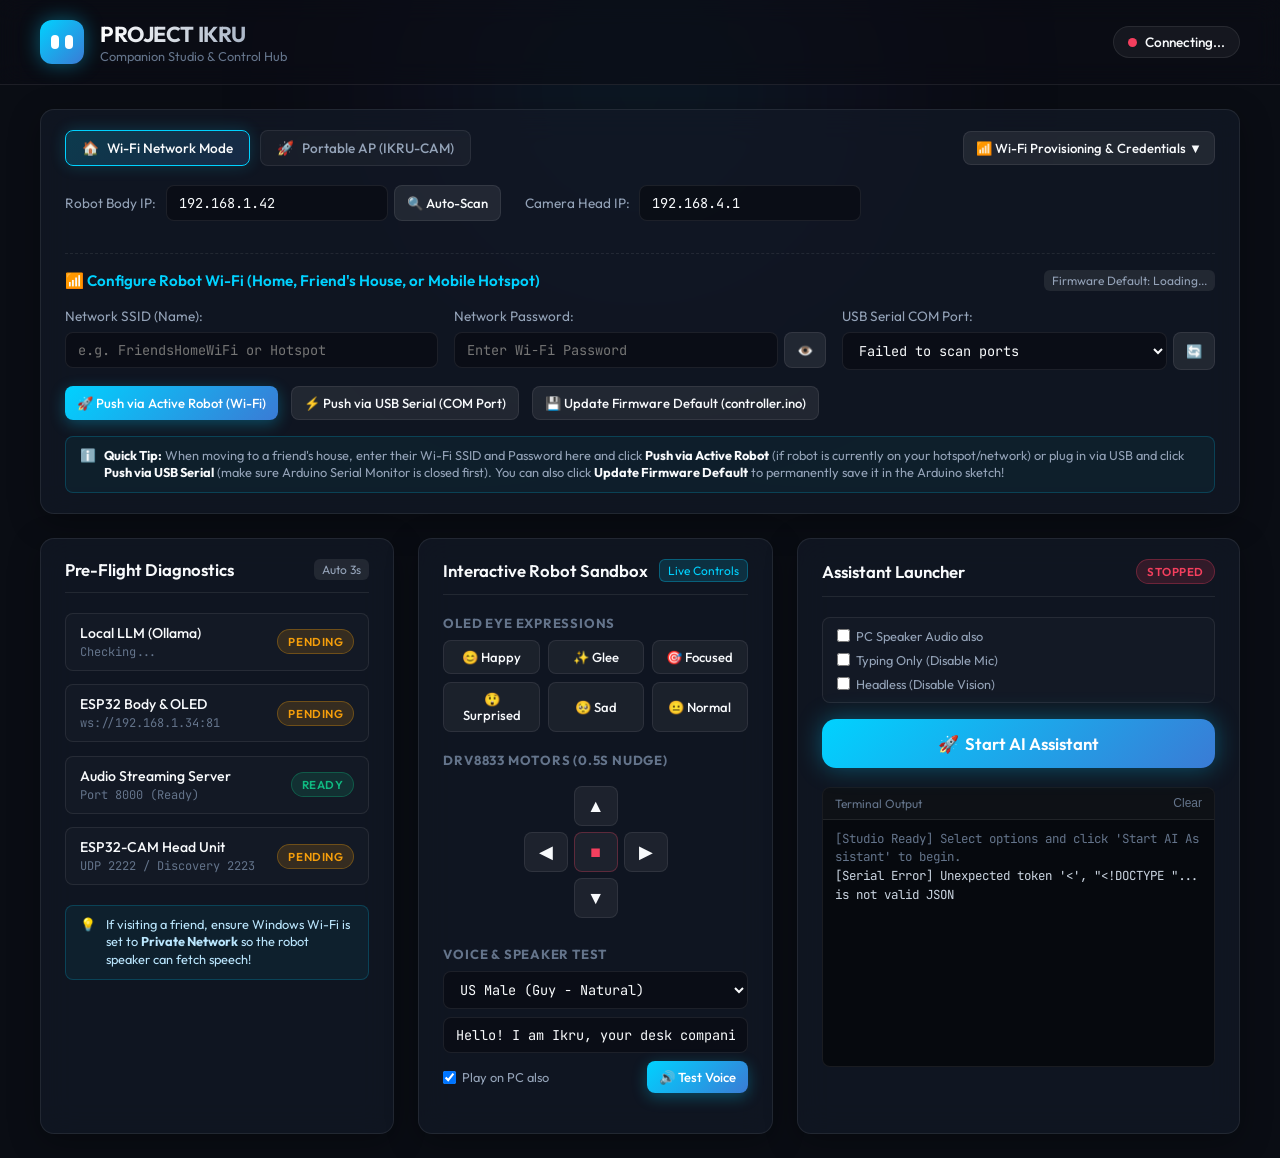
==== dump/ui/static/index.html @ 32b9ef37 "feat: IKRU dashboard UI with chat, camera, WiFi, TTS, and audio settings" ====
<!DOCTYPE html>
<html lang="en">
<head>
  <meta charset="UTF-8">
  <meta name="viewport" content="width=device-width, initial-scale=1.0">
  <title>PROJECT IKRU — Companion Studio & Control Dashboard</title>
  <link rel="stylesheet" href="style.css">
  <link rel="preconnect" href="https://fonts.googleapis.com">
  <link rel="preconnect" href="https://fonts.gstatic.com" crossorigin>
  <link href="https://fonts.googleapis.com/css2?family=Outfit:wght@300;400;500;600;700&family=JetBrains+Mono:wght@400;500&display=swap" rel="stylesheet">
</head>
<body>
  <div class="glow-bg"></div>

  <!-- Header -->
  <header class="studio-header">
    <div class="logo-group">
      <div class="robot-avatar">
        <span class="eye left-eye"></span>
        <span class="eye right-eye"></span>
      </div>
      <div>
        <h1>PROJECT IKRU</h1>
        <p class="subtitle">Companion Studio & Control Hub</p>
      </div>
    </div>
    <div class="header-status-pill" id="globalStatusPill">
      <span class="status-dot offline" id="globalStatusDot"></span>
      <span id="globalStatusText">Connecting...</span>
    </div>
  </header>

  <main class="dashboard-container">
    <!-- Network & Environment Preset Bar -->
    <section class="network-bar card">
      <div class="network-header-row">
        <div class="network-presets">
          <button class="preset-btn active" id="btnModeWifi" onclick="setMode('wifi')">
            <span class="icon">🏠</span> Wi-Fi Network Mode
          </button>
          <button class="preset-btn" id="btnModeAP" onclick="setMode('ap')">
            <span class="icon">🚀</span> Portable AP (IKRU-CAM)
          </button>
        </div>
        <button class="btn btn-secondary btn-sm" id="btnToggleWifiPanel" onclick="toggleWifiPanel()">
          📶 Wi-Fi Provisioning & Credentials ▼
        </button>
      </div>

      <div class="network-inputs">
        <div class="input-field">
          <label for="inputRobotIp">Robot Body IP:</label>
          <div class="input-with-button">
            <input type="text" id="inputRobotIp" value="192.168.1.42" placeholder="192.168.1.42">
            <button class="btn btn-secondary" id="btnScan" onclick="scanNetwork()">
              <span id="scanBtnText">🔍 Auto-Scan</span>
            </button>
          </div>
        </div>

        <div class="input-field">
          <label for="inputCamIp">Camera Head IP:</label>
          <input type="text" id="inputCamIp" value="192.168.4.1" placeholder="192.168.4.1">
        </div>
      </div>

      <!-- Wi-Fi Provisioning Panel -->
      <div class="wifi-provision-panel" id="wifiProvisionPanel">
        <div class="wifi-panel-header">
          <h3>📶 Configure Robot Wi-Fi (Home, Friend's House, or Mobile Hotspot)</h3>
          <span class="badge" id="badgeCurrentFirmwareSsid">Firmware Default: Loading...</span>
        </div>
        
        <div class="wifi-inputs-grid">
          <div class="input-field">
            <label for="inputWifiSsid">Network SSID (Name):</label>
            <input type="text" id="inputWifiSsid" placeholder="e.g. FriendsHomeWiFi or Hotspot">
          </div>
          <div class="input-field">
            <label for="inputWifiPass">Network Password:</label>
            <div class="input-with-button">
              <input type="password" id="inputWifiPass" placeholder="Enter Wi-Fi Password">
              <button class="btn btn-secondary" type="button" onclick="togglePasswordVisibility('inputWifiPass')" title="Toggle Show/Hide">👁️</button>
            </div>
          </div>
          <div class="input-field">
            <label for="selectComPort">USB Serial COM Port:</label>
            <div class="input-with-button">
              <select id="selectComPort">
                <option value="">Scanning COM ports...</option>
              </select>
              <button class="btn btn-secondary" type="button" onclick="fetchComPorts()" title="Refresh Ports">🔄</button>
            </div>
          </div>
        </div>

        <div class="wifi-action-buttons">
          <button class="btn btn-primary" onclick="pushWifiActive()" title="Sends Wi-Fi credentials to the currently connected robot via WebSocket">
            🚀 Push via Active Robot (Wi-Fi)
          </button>
          <button class="btn btn-secondary" onclick="pushWifiSerial()" title="Directly writes credentials to robot over USB Serial">
            ⚡ Push via USB Serial (COM Port)
          </button>
          <button class="btn btn-secondary" onclick="saveFirmwareWifi()" title="Updates the default Wi-Fi in controller.ino so re-flashing always uses it">
            💾 Update Firmware Default (controller.ino)
          </button>
        </div>

        <div class="wifi-hint-box">
          <span class="hint-icon">ℹ️</span>
          <span><strong>Quick Tip:</strong> When moving to a friend's house, enter their Wi-Fi SSID and Password here and click <strong>Push via Active Robot</strong> (if robot is currently on your hotspot/network) or plug in via USB and click <strong>Push via USB Serial</strong> (make sure Arduino Serial Monitor is closed first). You can also click <strong>Update Firmware Default</strong> to permanently save it in the Arduino sketch!</span>
        </div>
      </div>
    </section>

    <!-- Main 3-Column Grid -->
    <div class="dashboard-grid">
      <!-- Col 1: System Health Checklist -->
      <section class="card health-card">
        <div class="card-header">
          <h2>Pre-Flight Diagnostics</h2>
          <span class="badge" id="refreshTimer">Auto 3s</span>
        </div>

        <div class="diagnostic-list">
          <div class="diag-item" id="diagOllama">
            <div class="diag-info">
              <span class="diag-title">Local LLM (Ollama)</span>
              <span class="diag-sub" id="ollamaDetails">Checking...</span>
            </div>
            <span class="status-pill pending" id="pillOllama">Pending</span>
          </div>

          <div class="diag-item" id="diagRobot">
            <div class="diag-info">
              <span class="diag-title">ESP32 Body & OLED</span>
              <span class="diag-sub" id="robotDetails">ws://192.168.1.34:81</span>
            </div>
            <span class="status-pill pending" id="pillRobot">Pending</span>
          </div>

          <div class="diag-item" id="diagAudio">
            <div class="diag-info">
              <span class="diag-title">Audio Streaming Server</span>
              <span class="diag-sub" id="audioDetails">Port 8000 (Ready)</span>
            </div>
            <span class="status-pill online" id="pillAudio">Ready</span>
          </div>

          <div class="diag-item" id="diagCam">
            <div class="diag-info">
              <span class="diag-title">ESP32-CAM Head Unit</span>
              <span class="diag-sub" id="camDetails">UDP 2222 / Discovery 2223</span>
            </div>
            <span class="status-pill pending" id="pillCam">Pending</span>
          </div>
        </div>

        <!-- Quick Help Alert -->
        <div class="info-alert" id="firewallHint">
          <span class="alert-icon">💡</span>
          <span>If visiting a friend, ensure Windows Wi-Fi is set to <strong>Private Network</strong> so the robot speaker can fetch speech!</span>
        </div>
      </section>

      <!-- Col 2: Interactive Robot Sandbox -->
      <section class="card sandbox-card">
        <div class="card-header">
          <h2>Interactive Robot Sandbox</h2>
          <span class="badge badge-accent">Live Controls</span>
        </div>

        <!-- OLED Eyes Tester -->
        <div class="sandbox-section">
          <h3>OLED Eye Expressions</h3>
          <div class="button-grid">
            <button class="btn btn-emotion" onclick="testEmotion('HAPPY')">😊 Happy</button>
            <button class="btn btn-emotion" onclick="testEmotion('GLEE')">✨ Glee</button>
            <button class="btn btn-emotion" onclick="testEmotion('FOCUSED')">🎯 Focused</button>
            <button class="btn btn-emotion" onclick="testEmotion('SURPRISED')">😲 Surprised</button>
            <button class="btn btn-emotion" onclick="testEmotion('SAD')">🥺 Sad</button>
            <button class="btn btn-emotion" onclick="testEmotion('NORMAL')">😐 Normal</button>
          </div>
        </div>

        <!-- Motor Controls -->
        <div class="sandbox-section">
          <h3>DRV8833 Motors (0.5s Nudge)</h3>
          <div class="dpad-container">
            <div class="dpad-row">
              <button class="btn btn-move" onclick="testMove('FORWARD')">▲</button>
            </div>
            <div class="dpad-row">
              <button class="btn btn-move" onclick="testMove('LEFT')">◀</button>
              <button class="btn btn-move btn-danger" onclick="testMove('STOP')">■</button>
              <button class="btn btn-move" onclick="testMove('RIGHT')">▶</button>
            </div>
            <div class="dpad-row">
              <button class="btn btn-move" onclick="testMove('BACKWARD')">▼</button>
            </div>
          </div>
        </div>

        <!-- Speech Synthesis Tester -->
        <div class="sandbox-section">
          <h3>Voice & Speaker Test</h3>
          <div class="speech-controls">
            <select id="selectVoice">
              <option value="guy">US Male (Guy - Natural)</option>
              <option value="jenny">US Female (Jenny - Warm)</option>
              <option value="ana">US Playful (Ana - Animated)</option>
              <option value="ryan">British (Ryan)</option>
              <option value="prabhat">Indian (Prabhat)</option>
            </select>
            <input type="text" id="inputSpeakText" value="Hello! I am Ikru, your desk companion. Systems operational!" placeholder="Enter test speech...">
            <div class="speech-action-row">
              <label class="toggle-label">
                <input type="checkbox" id="checkTestPcAudio" checked> Play on PC also
              </label>
              <button class="btn btn-primary" onclick="testSpeech()">🔊 Test Voice</button>
            </div>
          </div>
        </div>
      </section>

      <!-- Col 3: Assistant Launcher & Live Console -->
      <section class="card launcher-card">
        <div class="card-header">
          <h2>Assistant Launcher</h2>
          <span class="status-pill offline" id="pillAssistant">Stopped</span>
        </div>

        <!-- Launch Options -->
        <div class="launcher-options">
          <label class="toggle-label">
            <input type="checkbox" id="checkLaunchPcAudio"> PC Speaker Audio also
          </label>
          <label class="toggle-label">
            <input type="checkbox" id="checkLaunchNoMic"> Typing Only (Disable Mic)
          </label>
          <label class="toggle-label">
            <input type="checkbox" id="checkLaunchNoVision"> Headless (Disable Vision)
          </label>
        </div>

        <!-- Big Launch Button -->
        <div class="launch-action">
          <button class="btn btn-launch" id="btnLaunch" onclick="toggleAssistant()">
            <span id="launchBtnIcon">🚀</span>
            <span id="launchBtnText">Start AI Assistant</span>
          </button>
        </div>

        <!-- Live Terminal Stream -->
        <div class="terminal-container">
          <div class="terminal-header">
            <span>Terminal Output</span>
            <button class="btn-clear" onclick="clearLogs()">Clear</button>
          </div>
          <div class="terminal-body" id="terminalOutput">
            <div class="log-line text-dim">[Studio Ready] Select options and click 'Start AI Assistant' to begin.</div>
          </div>
        </div>
      </section>
    </div>
  </main>

  <script src="app.js"></script>
</body>
</html>
---- dump/ui/static/style.css ----
:root {
  --bg-primary: #0a0d14;
  --bg-card: rgba(18, 24, 38, 0.75);
  --bg-card-border: rgba(255, 255, 255, 0.08);
  --bg-card-hover: rgba(26, 34, 52, 0.85);

  --accent-cyan: #00d2ff;
  --accent-blue: #3a7bd5;
  --accent-purple: #7928ca;
  --accent-green: #10b981;
  --accent-amber: #f59e0b;
  --accent-rose: #f43f5e;

  --text-primary: #f8fafc;
  --text-secondary: #94a3b8;
  --text-dim: #64748b;

  --font-main: 'Outfit', sans-serif;
  --font-code: 'JetBrains Mono', monospace;
  --radius-sm: 8px;
  --radius-md: 14px;
  --radius-lg: 20px;
}

* {
  margin: 0;
  padding: 0;
  box-sizing: border-box;
}

body {
  font-family: var(--font-main);
  background-color: var(--bg-primary);
  color: var(--text-primary);
  min-height: 100vh;
  display: flex;
  flex-direction: column;
  position: relative;
  overflow-x: hidden;
}

/* Background Ambient Glow */
.glow-bg {
  position: fixed;
  top: -20%;
  left: 20%;
  width: 60vw;
  height: 60vh;
  background: radial-gradient(circle, rgba(0, 210, 255, 0.08) 0%, rgba(121, 40, 202, 0.05) 50%, transparent 70%);
  filter: blur(80px);
  pointer-events: none;
  z-index: 0;
}

/* Header */
.studio-header {
  position: relative;
  z-index: 10;
  padding: 1.25rem 2.5rem;
  display: flex;
  justify-content: space-between;
  align-items: center;
  border-bottom: 1px solid var(--bg-card-border);
  backdrop-filter: blur(12px);
  background: rgba(10, 13, 20, 0.6);
}

.logo-group {
  display: flex;
  align-items: center;
  gap: 1rem;
}

.robot-avatar {
  width: 44px;
  height: 44px;
  border-radius: 12px;
  background: linear-gradient(135deg, #00d2ff, #3a7bd5);
  display: flex;
  align-items: center;
  justify-content: center;
  gap: 6px;
  box-shadow: 0 0 20px rgba(0, 210, 255, 0.4);
}

.robot-avatar .eye {
  width: 8px;
  height: 14px;
  background: #ffffff;
  border-radius: 4px;
  animation: blink 4s infinite;
}

@keyframes blink {
  0%, 96%, 100% { transform: scaleY(1); }
  98% { transform: scaleY(0.1); }
}

.studio-header h1 {
  font-size: 1.35rem;
  font-weight: 700;
  letter-spacing: -0.02em;
  background: linear-gradient(90deg, #ffffff, #94a3b8);
  -webkit-background-clip: text;
  -webkit-text-fill-color: transparent;
}

.studio-header .subtitle {
  font-size: 0.8rem;
  color: var(--text-dim);
}

.header-status-pill {
  display: flex;
  align-items: center;
  gap: 8px;
  padding: 6px 14px;
  border-radius: 30px;
  background: rgba(255, 255, 255, 0.05);
  border: 1px solid var(--bg-card-border);
  font-size: 0.85rem;
  font-weight: 500;
}

/* Status Dots */
.status-dot {
  width: 9px;
  height: 9px;
  border-radius: 50%;
}

.status-dot.online {
  background-color: var(--accent-green);
  box-shadow: 0 0 10px var(--accent-green);
}

.status-dot.offline {
  background-color: var(--accent-rose);
}

.status-dot.pending {
  background-color: var(--accent-amber);
  animation: pulse 1.5s infinite;
}

@keyframes pulse {
  0%, 100% { opacity: 1; }
  50% { opacity: 0.4; }
}

/* Main Container */
.dashboard-container {
  position: relative;
  z-index: 5;
  padding: 1.5rem 2.5rem;
  flex: 1;
  max-width: 1500px;
  margin: 0 auto;
  width: 100%;
  display: flex;
  flex-direction: column;
  gap: 1.5rem;
}

/* Cards */
.card {
  background: var(--bg-card);
  border: 1px solid var(--bg-card-border);
  border-radius: var(--radius-md);
  backdrop-filter: blur(16px);
  padding: 1.25rem 1.5rem;
  box-shadow: 0 8px 32px rgba(0, 0, 0, 0.3);
}

.card-header {
  display: flex;
  justify-content: space-between;
  align-items: center;
  margin-bottom: 1.2rem;
  border-bottom: 1px solid var(--bg-card-border);
  padding-bottom: 0.75rem;
}

.card-header h2 {
  font-size: 1.05rem;
  font-weight: 600;
  color: var(--text-primary);
}

.badge {
  font-size: 0.75rem;
  padding: 3px 8px;
  border-radius: 6px;
  background: rgba(255, 255, 255, 0.08);
  color: var(--text-secondary);
}

.badge-accent {
  background: rgba(0, 210, 255, 0.15);
  color: var(--accent-cyan);
  border: 1px solid rgba(0, 210, 255, 0.3);
}

/* Network Bar */
.network-bar {
  display: flex;
  justify-content: space-between;
  align-items: center;
  flex-wrap: wrap;
  gap: 1.2rem;
}

.network-presets {
  display: flex;
  gap: 0.6rem;
}

.preset-btn {
  padding: 8px 16px;
  border-radius: var(--radius-sm);
  background: rgba(255, 255, 255, 0.04);
  border: 1px solid var(--bg-card-border);
  color: var(--text-secondary);
  font-family: var(--font-main);
  font-size: 0.85rem;
  font-weight: 500;
  cursor: pointer;
  display: flex;
  align-items: center;
  gap: 8px;
  transition: all 0.2s ease;
}

.preset-btn:hover {
  background: rgba(255, 255, 255, 0.08);
  color: var(--text-primary);
}

.preset-btn.active {
  background: linear-gradient(135deg, rgba(0, 210, 255, 0.2), rgba(58, 123, 213, 0.2));
  border-color: var(--accent-cyan);
  color: var(--text-primary);
  box-shadow: 0 0 15px rgba(0, 210, 255, 0.2);
}

.network-inputs {
  display: flex;
  gap: 1.5rem;
  flex-wrap: wrap;
}

.input-field {
  display: flex;
  align-items: center;
  gap: 0.6rem;
  font-size: 0.85rem;
  color: var(--text-secondary);
}

.input-field label {
  white-space: nowrap;
}

.input-with-button {
  display: flex;
  gap: 6px;
}

input[type="text"], input[type="password"], select {
  background: rgba(10, 13, 20, 0.8);
  border: 1px solid var(--bg-card-border);
  border-radius: var(--radius-sm);
  padding: 8px 12px;
  color: var(--text-primary);
  font-family: var(--font-code);
  font-size: 0.85rem;
  outline: none;
  transition: border-color 0.2s ease;
}

.network-header-row {
  display: flex;
  justify-content: space-between;
  align-items: center;
  width: 100%;
  flex-wrap: wrap;
  gap: 1rem;
}

.btn-sm {
  padding: 6px 14px;
  font-size: 0.8rem;
}

.wifi-provision-panel {
  width: 100%;
  margin-top: 0.8rem;
  padding-top: 1rem;
  border-top: 1px dashed var(--bg-card-border);
  display: flex;
  flex-direction: column;
  gap: 1rem;
  transition: all 0.3s ease;
}

.wifi-panel-header {
  display: flex;
  justify-content: space-between;
  align-items: center;
  flex-wrap: wrap;
  gap: 0.5rem;
}

.wifi-panel-header h3 {
  font-size: 0.95rem;
  font-weight: 600;
  color: var(--accent-cyan);
}

.wifi-inputs-grid {
  display: grid;
  grid-template-columns: repeat(auto-fit, minmax(260px, 1fr));
  gap: 1rem;
}

.wifi-inputs-grid .input-field {
  flex-direction: column;
  align-items: flex-start;
  gap: 0.4rem;
}

.wifi-inputs-grid .input-field input,
.wifi-inputs-grid .input-field select,
.wifi-inputs-grid .input-field .input-with-button {
  width: 100%;
}

.wifi-action-buttons {
  display: flex;
  gap: 0.8rem;
  flex-wrap: wrap;
}

.wifi-hint-box {
  background: rgba(0, 210, 255, 0.05);
  border: 1px solid rgba(0, 210, 255, 0.2);
  border-radius: var(--radius-sm);
  padding: 10px 14px;
  font-size: 0.8rem;
  color: var(--text-secondary);
  display: flex;
  gap: 8px;
  line-height: 1.4;
}

.wifi-hint-box strong {
  color: var(--text-primary);
}

input[type="text"]:focus, select:focus {
  border-color: var(--accent-cyan);
}

/* 3-Column Grid */
.dashboard-grid {
  display: grid;
  grid-template-columns: 1fr 1fr 1.25fr;
  gap: 1.5rem;
  align-items: stretch;
}

@media (max-width: 1200px) {
  .dashboard-grid {
    grid-template-columns: 1fr;
  }
}

/* Col 1: Diagnostics */
.diagnostic-list {
  display: flex;
  flex-direction: column;
  gap: 0.85rem;
}

.diag-item {
  display: flex;
  justify-content: space-between;
  align-items: center;
  padding: 10px 14px;
  background: rgba(255, 255, 255, 0.02);
  border: 1px solid var(--bg-card-border);
  border-radius: var(--radius-sm);
}

.diag-title {
  font-size: 0.88rem;
  font-weight: 500;
  display: block;
}

.diag-sub {
  font-size: 0.75rem;
  color: var(--text-dim);
  font-family: var(--font-code);
  display: block;
  margin-top: 2px;
}

.status-pill {
  font-size: 0.72rem;
  padding: 4px 10px;
  border-radius: 20px;
  font-weight: 600;
  text-transform: uppercase;
  letter-spacing: 0.05em;
}

.status-pill.online {
  background: rgba(16, 185, 129, 0.15);
  color: var(--accent-green);
  border: 1px solid rgba(16, 185, 129, 0.3);
}

.status-pill.offline {
  background: rgba(244, 63, 94, 0.15);
  color: var(--accent-rose);
  border: 1px solid rgba(244, 63, 94, 0.3);
}

.status-pill.pending {
  background: rgba(245, 158, 11, 0.15);
  color: var(--accent-amber);
  border: 1px solid rgba(245, 158, 11, 0.3);
}

.info-alert {
  margin-top: 1.2rem;
  background: rgba(0, 210, 255, 0.06);
  border: 1px solid rgba(0, 210, 255, 0.2);
  padding: 10px 14px;
  border-radius: var(--radius-sm);
  font-size: 0.8rem;
  color: #bae6fd;
  display: flex;
  gap: 10px;
  align-items: flex-start;
  line-height: 1.4;
}

/* Col 2: Sandbox */
.sandbox-section {
  margin-bottom: 1.25rem;
}

.sandbox-section h3 {
  font-size: 0.82rem;
  text-transform: uppercase;
  letter-spacing: 0.06em;
  color: var(--text-dim);
  margin-bottom: 0.6rem;
}

.button-grid {
  display: grid;
  grid-template-columns: repeat(3, 1fr);
  gap: 8px;
}

.btn {
  font-family: var(--font-main);
  padding: 8px 12px;
  border-radius: var(--radius-sm);
  font-size: 0.82rem;
  font-weight: 500;
  cursor: pointer;
  border: none;
  transition: all 0.2s ease;
  display: inline-flex;
  align-items: center;
  justify-content: center;
  gap: 6px;
}

.btn-secondary {
  background: rgba(255, 255, 255, 0.08);
  color: var(--text-primary);
  border: 1px solid var(--bg-card-border);
}

.btn-secondary:hover {
  background: rgba(255, 255, 255, 0.15);
}

.btn-emotion {
  background: rgba(255, 255, 255, 0.05);
  border: 1px solid var(--bg-card-border);
  color: var(--text-primary);
}

.btn-emotion:hover {
  background: rgba(0, 210, 255, 0.15);
  border-color: var(--accent-cyan);
  transform: translateY(-1px);
}

/* D-Pad */
.dpad-container {
  display: flex;
  flex-direction: column;
  align-items: center;
  gap: 6px;
  padding: 8px 0;
}

.dpad-row {
  display: flex;
  gap: 6px;
}

.btn-move {
  width: 44px;
  height: 40px;
  font-size: 1.1rem;
  background: rgba(255, 255, 255, 0.06);
  border: 1px solid var(--bg-card-border);
  color: var(--text-primary);
}

.btn-move:hover {
  background: rgba(0, 210, 255, 0.25);
  border-color: var(--accent-cyan);
}

.btn-danger {
  color: var(--accent-rose);
  border-color: rgba(244, 63, 94, 0.3);
}

/* Speech Controls */
.speech-controls {
  display: flex;
  flex-direction: column;
  gap: 8px;
}

.speech-controls input[type="text"] {
  width: 100%;
}

.speech-action-row {
  display: flex;
  justify-content: space-between;
  align-items: center;
}

.toggle-label {
  font-size: 0.8rem;
  color: var(--text-secondary);
  display: flex;
  align-items: center;
  gap: 6px;
  cursor: pointer;
}

.btn-primary {
  background: linear-gradient(135deg, #00d2ff, #3a7bd5);
  color: #ffffff;
  box-shadow: 0 4px 15px rgba(0, 210, 255, 0.3);
}

.btn-primary:hover {
  filter: brightness(1.1);
  transform: translateY(-1px);
}

/* Col 3: Launcher */
.launcher-options {
  display: flex;
  flex-direction: column;
  gap: 8px;
  padding: 10px 14px;
  background: rgba(255, 255, 255, 0.02);
  border: 1px solid var(--bg-card-border);
  border-radius: var(--radius-sm);
  margin-bottom: 1rem;
}

.btn-launch {
  width: 100%;
  padding: 14px;
  font-size: 1.05rem;
  font-weight: 600;
  border-radius: var(--radius-md);
  background: linear-gradient(135deg, #00d2ff, #3a7bd5);
  color: #ffffff;
  box-shadow: 0 0 25px rgba(0, 210, 255, 0.35);
  margin-bottom: 1.2rem;
}

.btn-launch:hover {
  filter: brightness(1.15);
  transform: translateY(-2px);
}

.btn-launch.running {
  background: linear-gradient(135deg, #f43f5e, #be123c);
  box-shadow: 0 0 25px rgba(244, 63, 94, 0.35);
}

/* Terminal View */
.terminal-container {
  background: #06090e;
  border: 1px solid var(--bg-card-border);
  border-radius: var(--radius-sm);
  overflow: hidden;
  display: flex;
  flex-direction: column;
  height: 280px;
}

.terminal-header {
  padding: 8px 12px;
  background: rgba(255, 255, 255, 0.03);
  border-bottom: 1px solid var(--bg-card-border);
  display: flex;
  justify-content: space-between;
  align-items: center;
  font-size: 0.75rem;
  color: var(--text-dim);
}

.btn-clear {
  background: transparent;
  border: none;
  color: var(--text-dim);
  font-size: 0.75rem;
  cursor: pointer;
}

.btn-clear:hover {
  color: var(--text-primary);
}

.terminal-body {
  padding: 10px 12px;
  font-family: var(--font-code);
  font-size: 0.78rem;
  line-height: 1.5;
  color: #cbd5e1;
  overflow-y: auto;
  flex: 1;
  word-break: break-all;
}

.log-line.text-dim {
  color: var(--text-dim);
}
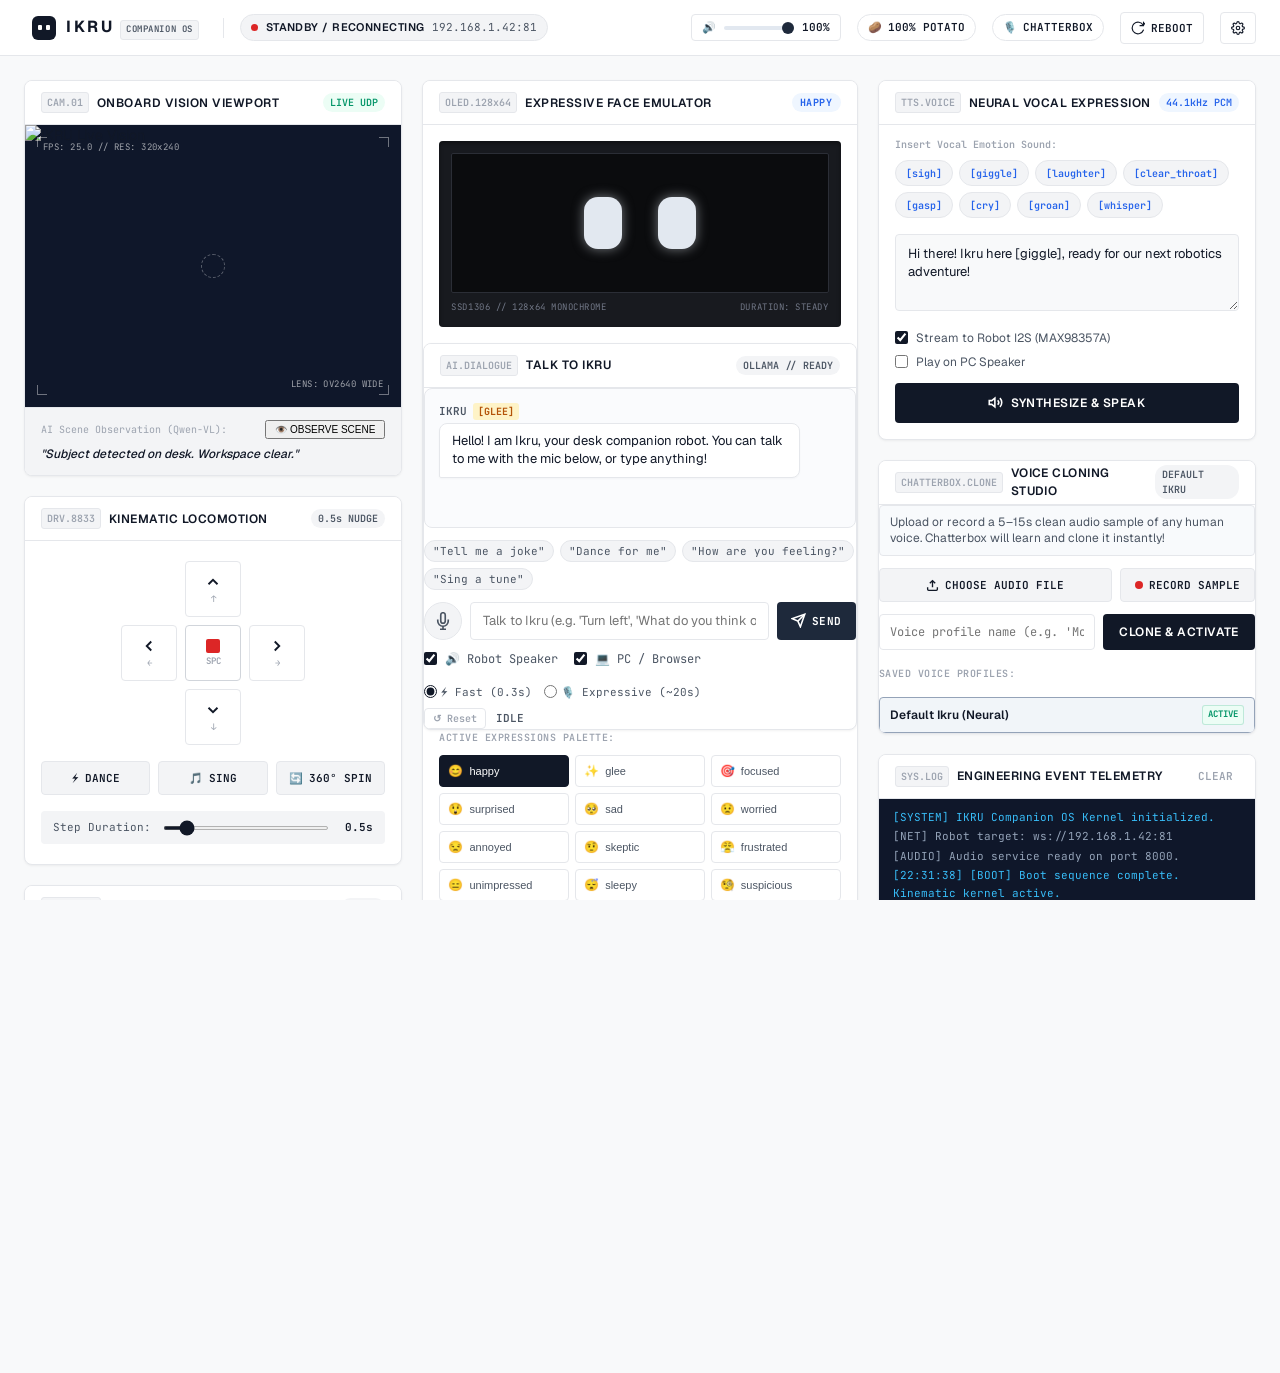
==== commit 7e1304d6: "feat: Add startup config prompts and pre-generated audio fillers - Added Robot IP and Wi-Fi credenti" ====
--- a/dump/ui/static/index.html
+++ b/dump/ui/static/index.html
@@ -3,268 +3,682 @@
 <head>
   <meta charset="UTF-8">
   <meta name="viewport" content="width=device-width, initial-scale=1.0">
-  <title>PROJECT IKRU — Companion Studio & Control Dashboard</title>
-  <link rel="stylesheet" href="style.css">
+  <title>IKRU — Autonomous Kinematic Companion</title>
   <link rel="preconnect" href="https://fonts.googleapis.com">
   <link rel="preconnect" href="https://fonts.gstatic.com" crossorigin>
-  <link href="https://fonts.googleapis.com/css2?family=Outfit:wght@300;400;500;600;700&family=JetBrains+Mono:wght@400;500&display=swap" rel="stylesheet">
+  <link href="https://fonts.googleapis.com/css2?family=Geist:wght@300;400;500;600;700&family=JetBrains+Mono:wght@400;500;600&family=Space+Grotesk:wght@400;500;600;700&display=swap" rel="stylesheet">
+  <link rel="stylesheet" href="style.css?v=2.6.0">
 </head>
-<body>
-  <div class="glow-bg"></div>
-
-  <!-- Header -->
-  <header class="studio-header">
-    <div class="logo-group">
-      <div class="robot-avatar">
-        <span class="eye left-eye"></span>
-        <span class="eye right-eye"></span>
-      </div>
-      <div>
-        <h1>PROJECT IKRU</h1>
-        <p class="subtitle">Companion Studio & Control Hub</p>
-      </div>
+<body class="loading">
+
+  <!-- ============================================================ -->
+  <!-- BOOT EXPERIENCE / ENTRY SEQUENCE (~1.5s) -->
+  <!-- ============================================================ -->
+  <div id="bootOverlay" class="boot-overlay">
+    <!-- Stage 1: Subtle Hairline Technical Blueprint Grid -->
+    <div class="boot-grid">
+      <div class="grid-line horizontal-axis"></div>
+      <div class="grid-line vertical-axis"></div>
+      <div class="grid-circle"></div>
+      <div class="crosshair ch-tl">+</div>
+      <div class="crosshair ch-tr">+</div>
+      <div class="crosshair ch-bl">+</div>
+      <div class="crosshair ch-br">+</div>
+      <div class="grid-coord coord-tl">LAT: 0.00° // LNG: 0.00°</div>
+      <div class="grid-coord coord-br">IKRU.OS // KINEMATIC CORE</div>
     </div>
-    <div class="header-status-pill" id="globalStatusPill">
-      <span class="status-dot offline" id="globalStatusDot"></span>
-      <span id="globalStatusText">Connecting...</span>
+
+    <!-- Stage 2: Geometric IKRU Wordmark Assembly -->
+    <div class="boot-stage-center">
+      <div class="boot-brackets">
+        <span class="corner-bracket b-tl"></span>
+        <span class="corner-bracket b-tr"></span>
+        <span class="corner-bracket b-bl"></span>
+        <span class="corner-bracket b-br"></span>
+      </div>
+
+      <!-- Playful Micro-Eye Wake Animation -->
+      <div class="boot-eyes" id="bootEyes">
+        <span class="boot-eye left"></span>
+        <span class="boot-eye right"></span>
+      </div>
+
+      <!-- Pure Geometric Vector Wordmark -->
+      <div class="boot-wordmark" id="bootWordmark">
+        <div class="letter-box letter-i"><span class="glyph">I</span><span class="sub-mark">01</span></div>
+        <div class="letter-box letter-k"><span class="glyph">K</span><span class="sub-mark">02</span></div>
+        <div class="letter-box letter-r"><span class="glyph">R</span><span class="sub-mark">03</span></div>
+        <div class="letter-box letter-u"><span class="glyph">U</span><span class="sub-mark">04</span></div>
+      </div>
+
+      <!-- Stage 3: Systems Beacon Status -->
+      <div class="boot-status" id="bootStatus">
+        <span class="status-indicator"></span>
+        <span class="status-text">INITIALIZING SUBSYSTEMS...</span>
+      </div>
     </div>
-  </header>
-
-  <main class="dashboard-container">
-    <!-- Network & Environment Preset Bar -->
-    <section class="network-bar card">
-      <div class="network-header-row">
-        <div class="network-presets">
-          <button class="preset-btn active" id="btnModeWifi" onclick="setMode('wifi')">
-            <span class="icon">🏠</span> Wi-Fi Network Mode
-          </button>
-          <button class="preset-btn" id="btnModeAP" onclick="setMode('ap')">
-            <span class="icon">🚀</span> Portable AP (IKRU-CAM)
-          </button>
-        </div>
-        <button class="btn btn-secondary btn-sm" id="btnToggleWifiPanel" onclick="toggleWifiPanel()">
-          📶 Wi-Fi Provisioning & Credentials ▼
+  </div>
+
+  <!-- ============================================================ -->
+  <!-- MAIN APPLICATION SHELL -->
+  <!-- ============================================================ -->
+  <div class="app-shell" id="appShell">
+    
+    <!-- Top Engineering Header -->
+    <header class="top-nav">
+      <div class="nav-left">
+        <!-- Persistent Geometric IKRU Logo -->
+        <div class="brand-unit" onclick="replayBootSequence()" title="Click to replay boot animation">
+          <div class="brand-avatar">
+            <span class="avatar-eye l-eye"></span>
+            <span class="avatar-eye r-eye"></span>
+          </div>
+          <div class="brand-name">
+            <span class="wordmark-text">IKRU</span>
+            <span class="brand-badge">COMPANION OS</span>
+          </div>
+        </div>
+
+        <div class="header-divider"></div>
+
+        <!-- Live Robot Connectivity Status -->
+        <div class="status-pill" id="connPill">
+          <span class="pulse-dot" id="connDot"></span>
+          <span class="status-label" id="connText">CONNECTING...</span>
+          <span class="mono-ip" id="displayRobotIp">192.168.1.42:81</span>
+        </div>
+      </div>
+
+      <div class="nav-right">
+        <!-- Master Speaker Volume Slider Pill -->
+        <div class="telemetry-pill volume-pill" title="Speaker & Master Volume">
+          <span class="pill-icon" id="volMuteIcon" onclick="toggleMute()" style="cursor:pointer;">🔊</span>
+          <input type="range" id="masterVolSlider" min="0" max="100" value="100" oninput="setVolume(this.value)" class="volume-slider" title="Adjust Volume (0-100%)">
+          <span class="pill-val" id="masterVolVal">100%</span>
+        </div>
+
+        <!-- Potato Battery Pill -->
+        <div class="telemetry-pill" title="Battery Status: Powered by clean biological energy">
+          <span class="pill-icon">🥔</span>
+          <span class="pill-val">100% POTATO</span>
+        </div>
+
+        <!-- TTS Engine Pill -->
+        <div class="telemetry-pill" title="Active Voice Engine">
+          <span class="pill-icon">🎙️</span>
+          <span class="pill-val" id="topVoiceEngineVal">CHATTERBOX</span>
+        </div>
+
+        <!-- Replay Boot Button -->
+        <button class="btn-icon" id="btnReplayBoot" onclick="replayBootSequence()" title="Replay Boot Sequence">
+          <svg width="14" height="14" viewBox="0 0 24 24" fill="none" stroke="currentColor" stroke-width="2" stroke-linecap="round" stroke-linejoin="round">
+            <path d="M21.5 2v6h-6M21.34 15.57a10 10 0 1 1-.57-8.38l5.67-5.67"/>
+          </svg>
+          <span>REBOOT</span>
         </button>
-      </div>
-
-      <div class="network-inputs">
-        <div class="input-field">
-          <label for="inputRobotIp">Robot Body IP:</label>
-          <div class="input-with-button">
-            <input type="text" id="inputRobotIp" value="192.168.1.42" placeholder="192.168.1.42">
-            <button class="btn btn-secondary" id="btnScan" onclick="scanNetwork()">
-              <span id="scanBtnText">🔍 Auto-Scan</span>
+
+        <!-- Network Config Modal Trigger -->
+        <button class="btn-icon" id="btnToggleSettings" onclick="toggleSettingsModal()" title="Hardware & Network Settings">
+          <svg width="14" height="14" viewBox="0 0 24 24" fill="none" stroke="currentColor" stroke-width="2" stroke-linecap="round" stroke-linejoin="round">
+            <circle cx="12" cy="12" r="3"></circle>
+            <path d="M19.4 15a1.65 1.65 0 0 0 .33 1.82l.06.06a2 2 0 0 1 0 2.83 2 2 0 0 1-2.83 0l-.06-.06a1.65 1.65 0 0 0-1.82-.33 1.65 1.65 0 0 0-1 1.51V21a2 2 0 0 1-2 2 2 2 0 0 1-2-2v-.09A1.65 1.65 0 0 0 9 19.4a1.65 1.65 0 0 0-1.82.33l-.06.06a2 2 0 0 1-2.83 0 2 2 0 0 1 0-2.83l.06-.06a1.65 1.65 0 0 0 .33-1.82 1.65 1.65 0 0 0-1.51-1H3a2 2 0 0 1-2-2 2 2 0 0 1 2-2h.09A1.65 1.65 0 0 0 4.6 9a1.65 1.65 0 0 0-.33-1.82l-.06-.06a2 2 0 0 1 0-2.83 2 2 0 0 1 2.83 0l.06.06a1.65 1.65 0 0 0 1.82.33H9a1.65 1.65 0 0 0 1-1.51V3a2 2 0 0 1 2-2 2 2 0 0 1 2 2v.09a1.65 1.65 0 0 0 1 1.51 1.65 1.65 0 0 0 1.82-.33l.06-.06a2 2 0 0 1 2.83 0 2 2 0 0 1 0 2.83l-.06.06a1.65 1.65 0 0 0-.33 1.82V9a1.65 1.65 0 0 0 1.51 1H21a2 2 0 0 1 2 2 2 2 0 0 1-2 2h-.09a1.65 1.65 0 0 0-1.51 1z"></path>
+          </svg>
+        </button>
+      </div>
+    </header>
+
+    <!-- Main Workspace Grid -->
+    <main class="dashboard-grid">
+
+      <!-- ============================================================ -->
+      <!-- COLUMN 1: KINEMATICS & VISION -->
+      <!-- ============================================================ -->
+      <section class="grid-col col-left">
+
+        <!-- Card: Onboard Vision Camera -->
+        <div class="tech-card card-camera">
+          <div class="card-header">
+            <div class="card-title">
+              <span class="card-tag">CAM.01</span>
+              <h3>ONBOARD VISION VIEWPORT</h3>
+            </div>
+            <div class="card-status-badge live" id="camStatusBadge">LIVE UDP</div>
+          </div>
+
+          <div class="camera-viewport">
+            <div class="viewport-overlay">
+              <span class="vf-corner tl"></span>
+              <span class="vf-corner tr"></span>
+              <span class="vf-corner bl"></span>
+              <span class="vf-corner br"></span>
+              <div class="vf-reticle"></div>
+              <div class="vf-telemetry top-left">FPS: 25.0 // RES: 320x240</div>
+              <div class="vf-telemetry bottom-right">LENS: OV2640 WIDE</div>
+            </div>
+            <img id="camStream" src="/api/camera/stream" alt="IKRU Live Vision">
+          </div>
+
+          <div class="camera-footer">
+            <div style="display: flex; justify-content: space-between; align-items: center; margin-bottom: 4px;">
+              <span class="camera-note">AI Scene Observation (Qwen-VL):</span>
+              <button class="chip-btn" id="btnObserveScene" onclick="triggerSceneObservation()" style="font-size: 10px; padding: 2px 8px; cursor: pointer;">👁️ OBSERVE SCENE</button>
+            </div>
+            <span class="camera-obs-text" id="cameraObsText">"Subject detected on desk. Workspace clear."</span>
+          </div>
+        </div>
+
+        <!-- Card: Kinematic Actuation (DRV8833 Motors) -->
+        <div class="tech-card card-motors">
+          <div class="card-header">
+            <div class="card-title">
+              <span class="card-tag">DRV.8833</span>
+              <h3>KINEMATIC LOCOMOTION</h3>
+            </div>
+            <div class="card-status-badge" id="nudgeDurationLabel">0.5s NUDGE</div>
+          </div>
+
+          <div class="motor-dpad-container">
+            <div class="dpad-grid">
+              <div class="dpad-cell"></div>
+              <button class="dpad-btn btn-up" onclick="sendMovement('forward')" title="Move Forward (Arrow Up)">
+                <svg width="18" height="18" viewBox="0 0 24 24" fill="none" stroke="currentColor" stroke-width="2.5"><polyline points="18 15 12 9 6 15"></polyline></svg>
+                <span class="key-hint">↑</span>
+              </button>
+              <div class="dpad-cell"></div>
+
+              <button class="dpad-btn btn-left" onclick="sendMovement('left')" title="Turn Left (Arrow Left)">
+                <svg width="18" height="18" viewBox="0 0 24 24" fill="none" stroke="currentColor" stroke-width="2.5"><polyline points="15 18 9 12 15 6"></polyline></svg>
+                <span class="key-hint">←</span>
+              </button>
+              <button class="dpad-btn btn-stop" onclick="sendMovement('stop')" title="Emergency Stop (Space)">
+                <div class="stop-square"></div>
+                <span class="key-hint">SPC</span>
+              </button>
+              <button class="dpad-btn btn-right" onclick="sendMovement('right')" title="Turn Right (Arrow Right)">
+                <svg width="18" height="18" viewBox="0 0 24 24" fill="none" stroke="currentColor" stroke-width="2.5"><polyline points="9 18 15 12 9 6"></polyline></svg>
+                <span class="key-hint">→</span>
+              </button>
+
+              <div class="dpad-cell"></div>
+              <button class="dpad-btn btn-down" onclick="sendMovement('backward')" title="Move Backward (Arrow Down)">
+                <svg width="18" height="18" viewBox="0 0 24 24" fill="none" stroke="currentColor" stroke-width="2.5"><polyline points="6 9 12 15 18 9"></polyline></svg>
+                <span class="key-hint">↓</span>
+              </button>
+              <div class="dpad-cell"></div>
+            </div>
+
+            <!-- Kinetic Action Presets -->
+            <div class="motor-actions-row">
+              <button class="btn-action" onclick="sendMovement('dance')">
+                <span class="action-icon">⚡</span> DANCE
+              </button>
+              <button class="btn-action" onclick="sendMovement('sing')">
+                <span class="action-icon">🎵</span> SING
+              </button>
+              <button class="btn-action" onclick="sendMovement('left', 1.2)">
+                <span class="action-icon">🔄</span> 360° SPIN
+              </button>
+            </div>
+
+            <!-- Nudge Slider -->
+            <div class="slider-row">
+              <label for="nudgeSlider">Step Duration:</label>
+              <input type="range" id="nudgeSlider" min="0.2" max="3.0" step="0.1" value="0.5" oninput="updateNudgeDuration(this.value)">
+              <span class="slider-val" id="nudgeSliderVal">0.5s</span>
+            </div>
+          </div>
+        </div>
+
+        <!-- Card: Wi-Fi Provisioning (No Firmware Hardcoding) -->
+        <div class="tech-card card-wifi">
+          <div class="card-header">
+            <div class="card-title">
+              <span class="card-tag">NET.WIFI</span>
+              <h3>WI-FI PROVISIONING</h3>
+            </div>
+            <div class="card-status-badge active" id="wifiStatusBadge">READY</div>
+          </div>
+
+          <!-- Live Network Info Panel -->
+          <div class="net-info-panel" id="netInfoPanel">
+            <div class="net-info-row">
+              <span class="net-info-label">PC SSID</span>
+              <span class="net-info-val" id="netSsid">—</span>
+            </div>
+            <div class="net-info-row">
+              <span class="net-info-label">SIGNAL</span>
+              <span class="net-info-val signal-val" id="netSignal">—</span>
+            </div>
+            <div class="net-info-row">
+              <span class="net-info-label">SERVER IP</span>
+              <span class="net-info-val mono" id="netServerIp">—</span>
+            </div>
+            <div class="net-info-row">
+              <span class="net-info-label">GATEWAY</span>
+              <span class="net-info-val mono" id="netGateway">—</span>
+            </div>
+            <div class="net-info-row">
+              <span class="net-info-label">ROBOT IP</span>
+              <span class="net-info-val mono" id="netRobotIp">—</span>
+              <span class="net-reach-dot" id="netRobotDot" title="Robot reachability"></span>
+            </div>
+            <div class="net-info-row">
+              <span class="net-info-label">CAM IP</span>
+              <span class="net-info-val mono" id="netCamIp">—</span>
+              <span class="net-reach-dot" id="netCamDot" title="Camera reachability"></span>
+            </div>
+            <button class="btn-text-action" style="margin-top:6px;" onclick="refreshNetworkInfo()" id="btnRefreshNet">
+              <svg width="11" height="11" viewBox="0 0 24 24" fill="none" stroke="currentColor" stroke-width="2.5"><polyline points="23 4 23 10 17 10"/><path d="M20.49 15a9 9 0 1 1-2.12-9.36L23 10"/></svg>
+              <span>REFRESH</span>
             </button>
           </div>
-        </div>
-
-        <div class="input-field">
-          <label for="inputCamIp">Camera Head IP:</label>
-          <input type="text" id="inputCamIp" value="192.168.4.1" placeholder="192.168.4.1">
-        </div>
-      </div>
-
-      <!-- Wi-Fi Provisioning Panel -->
-      <div class="wifi-provision-panel" id="wifiProvisionPanel">
-        <div class="wifi-panel-header">
-          <h3>📶 Configure Robot Wi-Fi (Home, Friend's House, or Mobile Hotspot)</h3>
-          <span class="badge" id="badgeCurrentFirmwareSsid">Firmware Default: Loading...</span>
-        </div>
-        
-        <div class="wifi-inputs-grid">
-          <div class="input-field">
-            <label for="inputWifiSsid">Network SSID (Name):</label>
-            <input type="text" id="inputWifiSsid" placeholder="e.g. FriendsHomeWiFi or Hotspot">
-          </div>
-          <div class="input-field">
-            <label for="inputWifiPass">Network Password:</label>
-            <div class="input-with-button">
-              <input type="password" id="inputWifiPass" placeholder="Enter Wi-Fi Password">
-              <button class="btn btn-secondary" type="button" onclick="togglePasswordVisibility('inputWifiPass')" title="Toggle Show/Hide">👁️</button>
-            </div>
-          </div>
-          <div class="input-field">
-            <label for="selectComPort">USB Serial COM Port:</label>
-            <div class="input-with-button">
-              <select id="selectComPort">
-                <option value="">Scanning COM ports...</option>
-              </select>
-              <button class="btn btn-secondary" type="button" onclick="fetchComPorts()" title="Refresh Ports">🔄</button>
-            </div>
-          </div>
-        </div>
-
-        <div class="wifi-action-buttons">
-          <button class="btn btn-primary" onclick="pushWifiActive()" title="Sends Wi-Fi credentials to the currently connected robot via WebSocket">
-            🚀 Push via Active Robot (Wi-Fi)
-          </button>
-          <button class="btn btn-secondary" onclick="pushWifiSerial()" title="Directly writes credentials to robot over USB Serial">
-            ⚡ Push via USB Serial (COM Port)
-          </button>
-          <button class="btn btn-secondary" onclick="saveFirmwareWifi()" title="Updates the default Wi-Fi in controller.ino so re-flashing always uses it">
-            💾 Update Firmware Default (controller.ino)
-          </button>
-        </div>
-
-        <div class="wifi-hint-box">
-          <span class="hint-icon">ℹ️</span>
-          <span><strong>Quick Tip:</strong> When moving to a friend's house, enter their Wi-Fi SSID and Password here and click <strong>Push via Active Robot</strong> (if robot is currently on your hotspot/network) or plug in via USB and click <strong>Push via USB Serial</strong> (make sure Arduino Serial Monitor is closed first). You can also click <strong>Update Firmware Default</strong> to permanently save it in the Arduino sketch!</span>
-        </div>
-      </div>
-    </section>
-
-    <!-- Main 3-Column Grid -->
-    <div class="dashboard-grid">
-      <!-- Col 1: System Health Checklist -->
-      <section class="card health-card">
-        <div class="card-header">
-          <h2>Pre-Flight Diagnostics</h2>
-          <span class="badge" id="refreshTimer">Auto 3s</span>
-        </div>
-
-        <div class="diagnostic-list">
-          <div class="diag-item" id="diagOllama">
-            <div class="diag-info">
-              <span class="diag-title">Local LLM (Ollama)</span>
-              <span class="diag-sub" id="ollamaDetails">Checking...</span>
-            </div>
-            <span class="status-pill pending" id="pillOllama">Pending</span>
-          </div>
-
-          <div class="diag-item" id="diagRobot">
-            <div class="diag-info">
-              <span class="diag-title">ESP32 Body & OLED</span>
-              <span class="diag-sub" id="robotDetails">ws://192.168.1.34:81</span>
-            </div>
-            <span class="status-pill pending" id="pillRobot">Pending</span>
-          </div>
-
-          <div class="diag-item" id="diagAudio">
-            <div class="diag-info">
-              <span class="diag-title">Audio Streaming Server</span>
-              <span class="diag-sub" id="audioDetails">Port 8000 (Ready)</span>
-            </div>
-            <span class="status-pill online" id="pillAudio">Ready</span>
-          </div>
-
-          <div class="diag-item" id="diagCam">
-            <div class="diag-info">
-              <span class="diag-title">ESP32-CAM Head Unit</span>
-              <span class="diag-sub" id="camDetails">UDP 2222 / Discovery 2223</span>
-            </div>
-            <span class="status-pill pending" id="pillCam">Pending</span>
-          </div>
-        </div>
-
-        <!-- Quick Help Alert -->
-        <div class="info-alert" id="firewallHint">
-          <span class="alert-icon">💡</span>
-          <span>If visiting a friend, ensure Windows Wi-Fi is set to <strong>Private Network</strong> so the robot speaker can fetch speech!</span>
-        </div>
+
+          <div class="wifi-card-body">
+            <div class="wifi-input-group">
+              <div class="input-label-row">
+                <label for="wifiSsidInput">Network SSID:</label>
+                <button class="btn-text-action" onclick="scanWiFiNetworks()" title="Scan for nearby Wi-Fi networks">
+                  <svg width="12" height="12" viewBox="0 0 24 24" fill="none" stroke="currentColor" stroke-width="2.5"><path d="M23 12a11.05 11.05 0 0 0-22 0zm-5 0a6 6 0 0 0-12 0zm-5 0a1 1 0 0 0-2 0z"/></svg>
+                  <span>SCAN NETWORKS</span>
+                </button>
+              </div>
+              <div class="input-select-wrapper">
+                <input type="text" id="wifiSsidInput" list="wifiNetworkList" placeholder="Select or type Wi-Fi SSID..." value="">
+                <datalist id="wifiNetworkList">
+                </datalist>
+              </div>
+            </div>
+
+            <div class="wifi-input-group">
+              <label for="wifiPassInput">Wi-Fi Password:</label>
+              <div class="pass-wrapper">
+                <input type="password" id="wifiPassInput" placeholder="Enter Wi-Fi password...">
+                <button class="btn-toggle-pass" onclick="togglePassVisibility()" title="Show/Hide Password" type="button">👁</button>
+              </div>
+            </div>
+
+            <div class="wifi-mode-row">
+              <span class="mode-label">Method:</span>
+              <label class="radio-label"><input type="radio" name="wifiMethod" value="auto" checked> <span>Auto (Network/USB)</span></label>
+              <label class="radio-label"><input type="radio" name="wifiMethod" value="serial"> <span>USB Serial</span></label>
+            </div>
+
+            <button class="btn-primary" id="btnConnectWiFi" onclick="applyWiFiCredentials()">
+              <svg width="14" height="14" viewBox="0 0 24 24" fill="none" stroke="currentColor" stroke-width="2.5"><path d="M5 12.55a11 11 0 0 1 14.08 0M1.42 9a16 16 0 0 1 21.16 0M8.53 16.11a6 6 0 0 1 6.95 0M12 20h.01"/></svg>
+              <span>CONNECT IKRU TO WI-FI</span>
+            </button>
+          </div>
+        </div>
+
+
       </section>
 
-      <!-- Col 2: Interactive Robot Sandbox -->
-      <section class="card sandbox-card">
-        <div class="card-header">
-          <h2>Interactive Robot Sandbox</h2>
-          <span class="badge badge-accent">Live Controls</span>
-        </div>
-
-        <!-- OLED Eyes Tester -->
-        <div class="sandbox-section">
-          <h3>OLED Eye Expressions</h3>
-          <div class="button-grid">
-            <button class="btn btn-emotion" onclick="testEmotion('HAPPY')">😊 Happy</button>
-            <button class="btn btn-emotion" onclick="testEmotion('GLEE')">✨ Glee</button>
-            <button class="btn btn-emotion" onclick="testEmotion('FOCUSED')">🎯 Focused</button>
-            <button class="btn btn-emotion" onclick="testEmotion('SURPRISED')">😲 Surprised</button>
-            <button class="btn btn-emotion" onclick="testEmotion('SAD')">🥺 Sad</button>
-            <button class="btn btn-emotion" onclick="testEmotion('NORMAL')">😐 Normal</button>
-          </div>
-        </div>
-
-        <!-- Motor Controls -->
-        <div class="sandbox-section">
-          <h3>DRV8833 Motors (0.5s Nudge)</h3>
-          <div class="dpad-container">
-            <div class="dpad-row">
-              <button class="btn btn-move" onclick="testMove('FORWARD')">▲</button>
-            </div>
-            <div class="dpad-row">
-              <button class="btn btn-move" onclick="testMove('LEFT')">◀</button>
-              <button class="btn btn-move btn-danger" onclick="testMove('STOP')">■</button>
-              <button class="btn btn-move" onclick="testMove('RIGHT')">▶</button>
-            </div>
-            <div class="dpad-row">
-              <button class="btn btn-move" onclick="testMove('BACKWARD')">▼</button>
-            </div>
-          </div>
-        </div>
-
-        <!-- Speech Synthesis Tester -->
-        <div class="sandbox-section">
-          <h3>Voice & Speaker Test</h3>
-          <div class="speech-controls">
-            <select id="selectVoice">
-              <option value="guy">US Male (Guy - Natural)</option>
-              <option value="jenny">US Female (Jenny - Warm)</option>
-              <option value="ana">US Playful (Ana - Animated)</option>
-              <option value="ryan">British (Ryan)</option>
-              <option value="prabhat">Indian (Prabhat)</option>
-            </select>
-            <input type="text" id="inputSpeakText" value="Hello! I am Ikru, your desk companion. Systems operational!" placeholder="Enter test speech...">
-            <div class="speech-action-row">
-              <label class="toggle-label">
-                <input type="checkbox" id="checkTestPcAudio" checked> Play on PC also
+      <!-- ============================================================ -->
+      <!-- COLUMN 2: OLED EYES EMULATOR & EMOTIONS -->
+      <!-- ============================================================ -->
+      <section class="grid-col col-center">
+
+        <!-- Card: Real-time OLED Face Emulator -->
+        <div class="tech-card card-face">
+          <div class="card-header">
+            <div class="card-title">
+              <span class="card-tag">OLED.128x64</span>
+              <h3>EXPRESSIVE FACE EMULATOR</h3>
+            </div>
+            <div class="active-emotion-badge" id="activeEmotionBadge">HAPPY</div>
+          </div>
+
+          <!-- Physical 128x64 SSD1306 Style Canvas -->
+          <div class="oled-frame-bezel">
+            <div class="oled-glass" id="oledGlass">
+              <div class="oled-eye oled-eye-left" id="oledEyeLeft"></div>
+              <div class="oled-eye oled-eye-right" id="oledEyeRight"></div>
+            </div>
+            <div class="oled-screen-meta">
+              <span>SSD1306 // 128x64 MONOCHROME</span>
+              <span id="oledTimer">DURATION: STEADY</span>
+            </div>
+          </div>
+
+          <!-- Card: Conversational Companion (Talk to Ikru) -->
+          <div class="tech-card card-chat">
+            <div class="card-header">
+              <div class="card-title">
+                <span class="card-tag">AI.DIALOGUE</span>
+                <h3>TALK TO IKRU</h3>
+              </div>
+              <div class="card-status-badge active" id="chatEngineStatus">OLLAMA // READY</div>
+            </div>
+
+            <!-- Conversational Dialogue Transcript -->
+            <div class="chat-transcript-box" id="chatTranscriptBox">
+              <div class="chat-msg assistant">
+                <div class="chat-sender">
+                  <span class="sender-name">IKRU</span>
+                  <span class="emo-tag">[GLEE]</span>
+                </div>
+                <div class="chat-bubble">
+                  Hello! I am Ikru, your desk companion robot. You can talk to me with the mic below, or type anything!
+                </div>
+              </div>
+            </div>
+
+            <!-- Quick Prompts Chips -->
+            <div class="quick-prompts-row">
+              <button class="prompt-chip" onclick="sendQuickPrompt('Hey Ikru, tell me a funny joke!')">"Tell me a joke"</button>
+              <button class="prompt-chip" onclick="sendQuickPrompt('Can you dance for me?')">"Dance for me"</button>
+              <button class="prompt-chip" onclick="sendQuickPrompt('How are you feeling today?')">"How are you feeling?"</button>
+              <button class="prompt-chip" onclick="sendQuickPrompt('Sing me a little tune!')">"Sing a tune"</button>
+            </div>
+
+            <!-- Conversational Input Bar -->
+            <div class="chat-input-bar">
+              <button class="btn-mic" id="btnMic" onclick="toggleVoiceInput()" title="Click to speak with microphone">
+                <svg width="18" height="18" viewBox="0 0 24 24" fill="none" stroke="currentColor" stroke-width="2.2"><path d="M12 1a3 3 0 0 0-3 3v8a3 3 0 0 0 6 0V4a3 3 0 0 0-3-3z"></path><path d="M19 10v2a7 7 0 0 1-14 0v-2"></path><line x1="12" y1="19" x2="12" y2="23"></line><line x1="8" y1="23" x2="16" y2="23"></line></svg>
+              </button>
+              <input type="text" id="chatTextInput" placeholder="Talk to Ikru (e.g. 'Turn left', 'What do you think of robotics?')..." onkeydown="if(event.key==='Enter') sendChatMessage()">
+              <button class="btn-send" id="btnSendChat" onclick="sendChatMessage()" title="Send prompt to Ikru">
+                <svg width="15" height="15" viewBox="0 0 24 24" fill="none" stroke="currentColor" stroke-width="2.5"><line x1="22" y1="2" x2="11" y2="13"></line><polygon points="22 2 15 22 11 13 2 9 22 2"></polygon></svg>
+                <span>SEND</span>
+              </button>
+            </div>
+
+            <!-- Chat Audio Routing & Status -->
+            <div class="chat-footer-controls">
+              <div class="audio-options-inline">
+                <label class="checkbox-label" title="Stream voice directly to ESP32 MAX98357A speaker">
+                  <input type="checkbox" id="chkChatStreamRobot" checked>
+                  <span>🔊 Robot Speaker</span>
+                </label>
+                <label class="checkbox-label" title="Play voice through PC / Browser speakers">
+                  <input type="checkbox" id="chkChatPlayPC" checked>
+                  <span>💻 PC / Browser</span>
+                </label>
+                <div class="engine-toggle-group" title="Select speech generation speed vs zero-shot emotion model">
+                  <label class="engine-option" title="Instant 0.3s response time via Microsoft Neural Voice">
+                    <input type="radio" name="chatTtsEngine" value="edge" checked>
+                    <span>⚡ Fast (0.3s)</span>
+                  </label>
+                  <label class="engine-option" title="High-fidelity paralinguistic neural vocalization via Chatterbox">
+                    <input type="radio" name="chatTtsEngine" value="chatterbox">
+                    <span>🎙️ Expressive (~20s)</span>
+                  </label>
+                </div>
+              </div>
+              <div style="display:flex;align-items:center;gap:10px;">
+                <button class="btn-clear-chat" onclick="clearChatHistory()" title="Clear chat history and reset conversation">↺ Reset</button>
+                <span class="chat-status-text" id="chatStatusText">IDLE</span>
+              </div>
+            </div>
+          </div>
+
+          <!-- Full 18 OLED Emotions Palette -->
+          <div class="emotions-section">
+            <div class="section-label">ACTIVE EXPRESSIONS PALETTE:</div>
+            <div class="emotions-grid">
+              <button class="emo-btn active" data-emo="happy" onclick="setEmotion('happy')">
+                <span class="emo-sym">😊</span> happy
+              </button>
+              <button class="emo-btn" data-emo="glee" onclick="setEmotion('glee')">
+                <span class="emo-sym">✨</span> glee
+              </button>
+              <button class="emo-btn" data-emo="focused" onclick="setEmotion('focused')">
+                <span class="emo-sym">🎯</span> focused
+              </button>
+              <button class="emo-btn" data-emo="surprised" onclick="setEmotion('surprised')">
+                <span class="emo-sym">😲</span> surprised
+              </button>
+              <button class="emo-btn" data-emo="sad" onclick="setEmotion('sad')">
+                <span class="emo-sym">🥺</span> sad
+              </button>
+              <button class="emo-btn" data-emo="worried" onclick="setEmotion('worried')">
+                <span class="emo-sym">😟</span> worried
+              </button>
+              <button class="emo-btn" data-emo="annoyed" onclick="setEmotion('annoyed')">
+                <span class="emo-sym">😒</span> annoyed
+              </button>
+              <button class="emo-btn" data-emo="skeptic" onclick="setEmotion('skeptic')">
+                <span class="emo-sym">🤨</span> skeptic
+              </button>
+              <button class="emo-btn" data-emo="frustrated" onclick="setEmotion('frustrated')">
+                <span class="emo-sym">😤</span> frustrated
+              </button>
+              <button class="emo-btn" data-emo="unimpressed" onclick="setEmotion('unimpressed')">
+                <span class="emo-sym">😑</span> unimpressed
+              </button>
+              <button class="emo-btn" data-emo="sleepy" onclick="setEmotion('sleepy')">
+                <span class="emo-sym">😴</span> sleepy
+              </button>
+              <button class="emo-btn" data-emo="suspicious" onclick="setEmotion('suspicious')">
+                <span class="emo-sym">🧐</span> suspicious
+              </button>
+              <button class="emo-btn" data-emo="squint" onclick="setEmotion('squint')">
+                <span class="emo-sym">👀</span> squint
+              </button>
+              <button class="emo-btn" data-emo="angry" onclick="setEmotion('angry')">
+                <span class="emo-sym">😠</span> angry
+              </button>
+              <button class="emo-btn" data-emo="furious" onclick="setEmotion('furious')">
+                <span class="emo-sym">🔥</span> furious
+              </button>
+              <button class="emo-btn" data-emo="scared" onclick="setEmotion('scared')">
+                <span class="emo-sym">😨</span> scared
+              </button>
+              <button class="emo-btn" data-emo="awe" onclick="setEmotion('awe')">
+                <span class="emo-sym">⭐</span> awe
+              </button>
+              <button class="emo-btn" data-emo="normal" onclick="setEmotion('normal')">
+                <span class="emo-sym">😐</span> normal
+              </button>
+            </div>
+          </div>
+        </div>
+
+      </section>
+
+      <!-- ============================================================ -->
+      <!-- COLUMN 3: NEURAL VOICE & TELEMETRY -->
+      <!-- ============================================================ -->
+      <section class="grid-col col-right">
+
+        <!-- Card: Expressive Neural Voice & Paralinguistic Sounds -->
+        <div class="tech-card card-voice">
+          <div class="card-header">
+            <div class="card-title">
+              <span class="card-tag">TTS.VOICE</span>
+              <h3>NEURAL VOCAL EXPRESSION</h3>
+            </div>
+            <div class="card-status-badge audio" id="voiceStatusBadge">44.1kHz PCM</div>
+          </div>
+
+          <!-- Quick Vocal Sound Tags Chips -->
+          <div class="vocal-chips-container">
+            <span class="chips-title">Insert Vocal Emotion Sound:</span>
+            <div class="chips-row">
+              <button class="vocal-chip" onclick="insertVocalTag('[sigh]')" title="Audible sigh / tiredness / relief">
+                [sigh]
+              </button>
+              <button class="vocal-chip" onclick="insertVocalTag('[giggle]')" title="Warm chuckle / friendly giggle">
+                [giggle]
+              </button>
+              <button class="vocal-chip" onclick="insertVocalTag('[laughter]')" title="Hearty human laugh">
+                [laughter]
+              </button>
+              <button class="vocal-chip" onclick="insertVocalTag('[clear_throat]')" title="Thoughtful throat clear">
+                [clear_throat]
+              </button>
+              <button class="vocal-chip" onclick="insertVocalTag('[gasp]')" title="Surprise / intake of breath">
+                [gasp]
+              </button>
+              <button class="vocal-chip" onclick="insertVocalTag('[cry]')" title="Sympathetic cry / sadness">
+                [cry]
+              </button>
+              <button class="vocal-chip" onclick="insertVocalTag('[groan]')" title="Robot grumpy groan">
+                [groan]
+              </button>
+              <button class="vocal-chip" onclick="insertVocalTag('[whisper]')" title="Hushed secret whisper">
+                [whisper]
+              </button>
+            </div>
+          </div>
+
+          <!-- Speech Prompt Input -->
+          <div class="voice-input-group">
+            <textarea id="ttsTextInput" rows="3" placeholder="Type words with vocal tags e.g. 'Whew [sigh], my motors are tired [giggle]!'">Hi there! Ikru here [giggle], ready for our next robotics adventure!</textarea>
+          </div>
+
+          <!-- Audio Output Routing -->
+          <div class="audio-options-row">
+            <label class="checkbox-label">
+              <input type="checkbox" id="chkStreamRobot" checked>
+              <span>Stream to Robot I2S (MAX98357A)</span>
+            </label>
+            <label class="checkbox-label">
+              <input type="checkbox" id="chkPlayPC">
+              <span>Play on PC Speaker</span>
+            </label>
+          </div>
+
+          <!-- Primary Voice Action Button -->
+          <div class="voice-action-row">
+            <button class="btn-primary" id="btnSpeak" onclick="synthesizeSpeech()">
+              <svg width="15" height="15" viewBox="0 0 24 24" fill="none" stroke="currentColor" stroke-width="2.5"><polygon points="11 5 6 9 2 9 2 15 6 15 11 19 11 5"></polygon><path d="M19.07 4.93a10 10 0 0 1 0 14.14M15.54 8.46a5 5 0 0 1 0 7.07"></path></svg>
+              <span>SYNTHESIZE & SPEAK</span>
+            </button>
+          </div>
+        </div>
+
+        <!-- Card: Chatterbox Zero-Shot Voice Cloning Studio -->
+        <div class="tech-card card-clone">
+          <div class="card-header">
+            <div class="card-title">
+              <span class="card-tag">CHATTERBOX.CLONE</span>
+              <h3>VOICE CLONING STUDIO</h3>
+            </div>
+            <div class="card-status-badge active" id="activeVoiceBadge">DEFAULT IKRU</div>
+          </div>
+
+          <div class="clone-card-body">
+            <div class="clone-instructions">
+              Upload or record a 5–15s clean audio sample of any human voice. Chatterbox will learn and clone it instantly!
+            </div>
+
+            <!-- Upload & Record Action Bar -->
+            <div class="clone-action-bar">
+              <label class="btn-secondary btn-file-label" title="Upload WAV/MP3 voice reference">
+                <svg width="13" height="13" viewBox="0 0 24 24" fill="none" stroke="currentColor" stroke-width="2.5"><path d="M21 15v4a2 2 0 0 1-2 2H5a2 2 0 0 1-2-2v-4M17 8l-5-5-5 5M12 3v12"/></svg>
+                <span>CHOOSE AUDIO FILE</span>
+                <input type="file" id="voiceFileInput" accept="audio/*" onchange="handleVoiceFileSelect(this)" style="display:none;">
               </label>
-              <button class="btn btn-primary" onclick="testSpeech()">🔊 Test Voice</button>
-            </div>
-          </div>
-        </div>
+
+              <button class="btn-secondary btn-rec" id="btnRecordSample" onclick="toggleVoiceSampleRecord()" title="Record reference voice from your microphone">
+                <span class="rec-dot" id="recDot"></span>
+                <span id="btnRecordSampleText">RECORD SAMPLE</span>
+              </button>
+            </div>
+
+            <!-- Audio Preview Player -->
+            <div class="audio-preview-box" id="audioPreviewBox" style="display:none;">
+              <span class="preview-title" id="previewTitle">Reference Audio Preview:</span>
+              <audio id="cloneAudioPreview" controls style="width: 100%; height: 32px; margin-top: 6px;"></audio>
+            </div>
+
+            <!-- Profile Name & Clone Action -->
+            <div class="clone-save-row">
+              <input type="text" id="cloneVoiceName" placeholder="Voice profile name (e.g. 'Morgan', 'Jarvis')...">
+              <button class="btn-primary" id="btnApplyClone" onclick="saveAndApplyClonedVoice()" disabled>
+                <span>CLONE & ACTIVATE</span>
+              </button>
+            </div>
+
+            <!-- Saved Voice Profiles -->
+            <div class="voice-profiles-section">
+              <div class="section-label">SAVED VOICE PROFILES:</div>
+              <div class="profiles-list" id="voiceProfilesList">
+                <div class="profile-item active" onclick="selectVoiceProfile('default')">
+                  <span class="profile-name">Default Ikru (Neural)</span>
+                  <span class="badge-active">ACTIVE</span>
+                </div>
+              </div>
+            </div>
+          </div>
+        </div>
+
+        <!-- Card: Real-time System Event Log -->
+        <div class="tech-card card-telemetry">
+          <div class="card-header">
+            <div class="card-title">
+              <span class="card-tag">SYS.LOG</span>
+              <h3>ENGINEERING EVENT TELEMETRY</h3>
+            </div>
+            <button class="btn-text-only" onclick="clearTelemetryLog()">CLEAR</button>
+          </div>
+
+          <div class="log-stream-box" id="logStreamBox">
+            <div class="log-entry sys">[SYSTEM] IKRU Companion OS Kernel initialized.</div>
+            <div class="log-entry">[NET] Robot target: ws://192.168.1.42:81</div>
+            <div class="log-entry">[AUDIO] Audio service ready on port 8000.</div>
+          </div>
+        </div>
+
       </section>
 
-      <!-- Col 3: Assistant Launcher & Live Console -->
-      <section class="card launcher-card">
-        <div class="card-header">
-          <h2>Assistant Launcher</h2>
-          <span class="status-pill offline" id="pillAssistant">Stopped</span>
-        </div>
-
-        <!-- Launch Options -->
-        <div class="launcher-options">
-          <label class="toggle-label">
-            <input type="checkbox" id="checkLaunchPcAudio"> PC Speaker Audio also
-          </label>
-          <label class="toggle-label">
-            <input type="checkbox" id="checkLaunchNoMic"> Typing Only (Disable Mic)
-          </label>
-          <label class="toggle-label">
-            <input type="checkbox" id="checkLaunchNoVision"> Headless (Disable Vision)
-          </label>
-        </div>
-
-        <!-- Big Launch Button -->
-        <div class="launch-action">
-          <button class="btn btn-launch" id="btnLaunch" onclick="toggleAssistant()">
-            <span id="launchBtnIcon">🚀</span>
-            <span id="launchBtnText">Start AI Assistant</span>
-          </button>
-        </div>
-
-        <!-- Live Terminal Stream -->
-        <div class="terminal-container">
-          <div class="terminal-header">
-            <span>Terminal Output</span>
-            <button class="btn-clear" onclick="clearLogs()">Clear</button>
-          </div>
-          <div class="terminal-body" id="terminalOutput">
-            <div class="log-line text-dim">[Studio Ready] Select options and click 'Start AI Assistant' to begin.</div>
-          </div>
-        </div>
-      </section>
+    </main>
+
+    <!-- Bottom Engineering Status Bar -->
+    <footer class="bottom-bar">
+      <div class="bar-left">
+        <span class="mono-tag">IKRU-V2.5-PRO</span>
+        <span class="bar-separator">/</span>
+        <span id="barPingText">PING: 2ms</span>
+        <span class="bar-separator">/</span>
+        <span>DRV8833: GPIO 18/19</span>
+        <span class="bar-separator">/</span>
+        <span>MAX98357A: GPIO 25/26/27</span>
+      </div>
+      <div class="bar-right">
+        <span>KINETIC STATUS: STANDBY</span>
+        <span class="bar-separator">/</span>
+        <span class="mono-tag">POTATO-CORE: OPTIMAL</span>
+      </div>
+    </footer>
+
+  </div>
+
+  <!-- Settings & Provisioning Modal -->
+  <div class="modal-backdrop" id="settingsModal">
+    <div class="modal-card">
+      <div class="modal-header">
+        <h3>HARDWARE & NETWORK CONFIGURATION</h3>
+        <button class="btn-close" onclick="toggleSettingsModal()">✕</button>
+      </div>
+      <div class="modal-body">
+        <div class="form-group">
+          <label for="cfgRobotIp">Robot Body IP (WebSocket ws://{ip}:81):</label>
+          <div class="input-inline">
+            <input type="text" id="cfgRobotIp" value="192.168.1.42">
+            <button class="btn-secondary" onclick="scanNetworkNodes()">AUTO SCAN</button>
+          </div>
+        </div>
+        <div class="form-group">
+          <label for="cfgCamIp">ESP32-CAM IP (HTTP/UDP):</label>
+          <input type="text" id="cfgCamIp" value="192.168.4.1">
+        </div>
+        <div class="form-group">
+          <label>Wi-Fi Provisioning (Send new credentials over WebSocket/Serial):</label>
+          <div class="input-inline">
+            <input type="text" id="cfgSsid" placeholder="Wi-Fi SSID">
+            <input type="password" id="cfgPass" placeholder="Wi-Fi Password">
+            <button class="btn-secondary" onclick="provisionWiFi()">APPLY</button>
+          </div>
+        </div>
+      </div>
+      <div class="modal-footer">
+        <button class="btn-primary" onclick="saveSettings()">SAVE & RECONNECT</button>
+      </div>
     </div>
-  </main>
-
-  <script src="app.js"></script>
+  </div>
+
+  <script src="app.js?v=2.6.0"></script>
 </body>
 </html>
--- a/dump/ui/static/style.css
+++ b/dump/ui/static/style.css
@@ -1,657 +1,1904 @@
+/* ============================================================
+   PROJECT IKRU — Professional Playful Robot UI Design System
+   Aesthetic: Off-white canvas, hairline technical geometry,
+   Apple-level polish, quiet intelligence, subtle humor.
+   ============================================================ */
+
 :root {
-  --bg-primary: #0a0d14;
-  --bg-card: rgba(18, 24, 38, 0.75);
-  --bg-card-border: rgba(255, 255, 255, 0.08);
-  --bg-card-hover: rgba(26, 34, 52, 0.85);
-
-  --accent-cyan: #00d2ff;
-  --accent-blue: #3a7bd5;
-  --accent-purple: #7928ca;
-  --accent-green: #10b981;
-  --accent-amber: #f59e0b;
-  --accent-rose: #f43f5e;
-
-  --text-primary: #f8fafc;
-  --text-secondary: #94a3b8;
-  --text-dim: #64748b;
-
-  --font-main: 'Outfit', sans-serif;
-  --font-code: 'JetBrains Mono', monospace;
-  --radius-sm: 8px;
-  --radius-md: 14px;
-  --radius-lg: 20px;
-}
-
-* {
+  /* Color Palette */
+  --bg-canvas: #F8F9FA;
+  --bg-surface: #FFFFFF;
+  --bg-subtle: #F3F4F6;
+  --bg-surface-elevated: #FFFFFF;
+  --border-hairline: #E5E7EB;
+  --border-strong: #D1D5DB;
+
+  /* Typography */
+  --text-primary: #111827;
+  --text-secondary: #4B5563;
+  --text-muted: #9CA3AF;
+  --text-inverse: #FFFFFF;
+
+  /* Accents */
+  --accent-primary: #1E293B;       /* Restrained dark slate primary */
+  --accent-blue: #2563EB;          /* Engineering Cobalt */
+  --accent-blue-subtle: #EFF6FF;
+  --accent-emerald: #059669;       /* Live Telemetry Green */
+  --accent-emerald-subtle: #ECFDF5;
+  --accent-amber: #D97706;         /* Potato Battery Yellow */
+  --accent-amber-subtle: #FFFBEB;
+  --accent-rose: #DC2626;          /* Stop / Warning */
+
+  /* Fonts */
+  --font-sans: 'Geist', 'Space Grotesk', -apple-system, BlinkMacSystemFont, 'Segoe UI', Roboto, sans-serif;
+  --font-mono: 'JetBrains Mono', 'IBM Plex Mono', monospace;
+
+  /* Dimensions & Shadows */
+  --radius-sm: 4px;
+  --radius-md: 8px;
+  --radius-lg: 12px;
+  --shadow-card: 0 1px 3px rgba(0, 0, 0, 0.04), 0 1px 2px rgba(0, 0, 0, 0.02);
+  --shadow-elevated: 0 4px 12px rgba(0, 0, 0, 0.06);
+  --transition-fast: 0.15s cubic-bezier(0.16, 1, 0.3, 1);
+  --transition-smooth: 0.35s cubic-bezier(0.16, 1, 0.3, 1);
+}
+
+/* Base Reset */
+*, *::before, *::after {
+  box-sizing: border-box;
   margin: 0;
   padding: 0;
-  box-sizing: border-box;
-}
-
-body {
-  font-family: var(--font-main);
-  background-color: var(--bg-primary);
-  color: var(--text-primary);
+}
+
+html, body {
+  width: 100%;
+  height: 100%;
+  background-color: var(--bg-canvas);
+  color: var(--text-primary);
+  font-family: var(--font-sans);
+  font-size: 14px;
+  line-height: 1.5;
+  -webkit-font-smoothing: antialiased;
+  -moz-osx-font-smoothing: grayscale;
+  overflow-x: hidden;
+}
+
+/* ============================================================
+   1. BOOT EXPERIENCE / ENTRY OVERLAY (~1.5s)
+   ============================================================ */
+.boot-overlay {
+  position: fixed;
+  inset: 0;
+  background-color: var(--bg-canvas);
+  z-index: 9999;
+  display: flex;
+  align-items: center;
+  justify-content: center;
+  opacity: 1;
+  visibility: visible;
+  transition: opacity 0.5s cubic-bezier(0.16, 1, 0.3, 1), visibility 0.5s;
+  pointer-events: auto;
+}
+
+body.boot-complete .boot-overlay {
+  opacity: 0;
+  visibility: hidden;
+  pointer-events: none;
+}
+
+/* Stage 1: Technical Blueprint Grid */
+.boot-grid {
+  position: absolute;
+  inset: 40px;
+  pointer-events: none;
+  opacity: 0;
+  animation: bootGridFadeIn 0.5s cubic-bezier(0.16, 1, 0.3, 1) forwards;
+}
+
+@keyframes bootGridFadeIn {
+  from { opacity: 0; transform: scale(0.98); }
+  to { opacity: 0.35; transform: scale(1); }
+}
+
+.grid-line {
+  position: absolute;
+  background-color: var(--border-strong);
+}
+
+.horizontal-axis {
+  top: 50%;
+  left: 0;
+  right: 0;
+  height: 1px;
+}
+
+.vertical-axis {
+  left: 50%;
+  top: 0;
+  bottom: 0;
+  width: 1px;
+}
+
+.grid-circle {
+  position: absolute;
+  top: 50%;
+  left: 50%;
+  width: 280px;
+  height: 280px;
+  transform: translate(-50%, -50%);
+  border: 1px dashed var(--border-strong);
+  border-radius: 50%;
+}
+
+.crosshair {
+  position: absolute;
+  font-family: var(--font-mono);
+  font-size: 14px;
+  color: var(--text-muted);
+  line-height: 1;
+}
+
+.ch-tl { top: 0; left: 0; }
+.ch-tr { top: 0; right: 0; }
+.ch-bl { bottom: 0; left: 0; }
+.ch-br { bottom: 0; right: 0; }
+
+.grid-coord {
+  position: absolute;
+  font-family: var(--font-mono);
+  font-size: 10px;
+  letter-spacing: 0.08em;
+  color: var(--text-muted);
+}
+
+.coord-tl { top: 8px; left: 16px; }
+.coord-br { bottom: 8px; right: 16px; }
+
+/* Stage 2: Geometric IKRU Wordmark Assembly */
+.boot-stage-center {
+  position: relative;
+  display: flex;
+  flex-direction: column;
+  align-items: center;
+  padding: 40px 60px;
+  background: rgba(255, 255, 255, 0.85);
+  backdrop-filter: blur(8px);
+  border: 1px solid var(--border-hairline);
+  border-radius: var(--radius-md);
+  box-shadow: 0 4px 20px rgba(0, 0, 0, 0.03);
+}
+
+.boot-brackets {
+  position: absolute;
+  inset: -6px;
+  pointer-events: none;
+}
+
+.corner-bracket {
+  position: absolute;
+  width: 12px;
+  height: 12px;
+  border-color: var(--text-primary);
+  border-style: solid;
+}
+
+.b-tl { top: 0; left: 0; border-width: 1.5px 0 0 1.5px; }
+.b-tr { top: 0; right: 0; border-width: 1.5px 1.5px 0 0; }
+.b-bl { bottom: 0; left: 0; border-width: 0 0 1.5px 1.5px; }
+.b-br { bottom: 0; right: 0; border-width: 0 1.5px 1.5px 0; }
+
+/* Micro-Eye Wake Animation */
+.boot-eyes {
+  display: flex;
+  gap: 12px;
+  margin-bottom: 16px;
+  opacity: 0;
+  transform: translateY(4px);
+  animation: bootEyesBlink 1.4s cubic-bezier(0.16, 1, 0.3, 1) 0.3s forwards;
+}
+
+.boot-eye {
+  width: 10px;
+  height: 10px;
+  background-color: var(--text-primary);
+  border-radius: 50%;
+  transition: transform 0.2s;
+}
+
+@keyframes bootEyesBlink {
+  0% { opacity: 0; transform: scaleY(0.2); }
+  25% { opacity: 1; transform: scaleY(1); }
+  50% { transform: scaleY(0.1); }
+  65% { transform: scaleY(1); }
+  100% { opacity: 1; transform: scaleY(1); }
+}
+
+/* Geometric Vector Wordmark Assembly */
+.boot-wordmark {
+  display: flex;
+  align-items: center;
+  gap: 20px;
+}
+
+.letter-box {
+  display: flex;
+  flex-direction: column;
+  align-items: center;
+  opacity: 0;
+  transform: translateY(12px) scale(0.94);
+  animation: letterAssembly 0.6s cubic-bezier(0.16, 1, 0.3, 1) forwards;
+}
+
+.letter-box.letter-i { animation-delay: 0.4s; }
+.letter-box.letter-k { animation-delay: 0.5s; }
+.letter-box.letter-r { animation-delay: 0.6s; }
+.letter-box.letter-u { animation-delay: 0.7s; }
+
+@keyframes letterAssembly {
+  to {
+    opacity: 1;
+    transform: translateY(0) scale(1);
+  }
+}
+
+.letter-box .glyph {
+  font-family: var(--font-sans);
+  font-size: 42px;
+  font-weight: 700;
+  letter-spacing: 0.18em;
+  color: var(--text-primary);
+  line-height: 1;
+}
+
+.letter-box .sub-mark {
+  margin-top: 6px;
+  font-family: var(--font-mono);
+  font-size: 9px;
+  font-weight: 600;
+  color: var(--text-muted);
+  letter-spacing: 0.05em;
+}
+
+.boot-status {
+  display: flex;
+  align-items: center;
+  gap: 8px;
+  margin-top: 24px;
+  font-family: var(--font-mono);
+  font-size: 11px;
+  font-weight: 500;
+  letter-spacing: 0.08em;
+  color: var(--text-secondary);
+  opacity: 0;
+  animation: bootFadeIn 0.4s ease 0.9s forwards;
+}
+
+@keyframes bootFadeIn {
+  to { opacity: 1; }
+}
+
+.status-indicator {
+  width: 6px;
+  height: 6px;
+  border-radius: 50%;
+  background-color: var(--accent-blue);
+  box-shadow: 0 0 8px rgba(37, 99, 235, 0.4);
+}
+
+/* ============================================================
+   2. MAIN APPLICATION SHELL
+   ============================================================ */
+.app-shell {
+  display: flex;
+  flex-direction: column;
   min-height: 100vh;
-  display: flex;
-  flex-direction: column;
+  opacity: 0;
+  transform: translateY(6px);
+  transition: opacity 0.5s cubic-bezier(0.16, 1, 0.3, 1), transform 0.5s cubic-bezier(0.16, 1, 0.3, 1);
+}
+
+body.boot-complete .app-shell {
+  opacity: 1;
+  transform: translateY(0);
+}
+
+/* Top Navigation Bar */
+.top-nav {
+  height: 56px;
+  background-color: var(--bg-surface);
+  border-bottom: 1px solid var(--border-hairline);
+  display: flex;
+  align-items: center;
+  justify-content: space-between;
+  padding: 0 24px;
+  position: sticky;
+  top: 0;
+  z-index: 100;
+}
+
+.nav-left, .nav-right {
+  display: flex;
+  align-items: center;
+  gap: 16px;
+}
+
+/* Persistent Brandmark */
+.brand-unit {
+  display: flex;
+  align-items: center;
+  gap: 10px;
+  cursor: pointer;
+  user-select: none;
+  padding: 4px 8px;
+  border-radius: var(--radius-sm);
+  transition: background-color var(--transition-fast);
+}
+
+.brand-unit:hover {
+  background-color: var(--bg-subtle);
+}
+
+.brand-avatar {
+  width: 24px;
+  height: 24px;
+  background-color: var(--text-primary);
+  border-radius: 6px;
+  display: flex;
+  align-items: center;
+  justify-content: center;
+  gap: 4px;
+}
+
+.avatar-eye {
+  width: 4px;
+  height: 5px;
+  background-color: var(--text-inverse);
+  border-radius: 1px;
+}
+
+.brand-name {
+  display: flex;
+  align-items: baseline;
+  gap: 6px;
+}
+
+.wordmark-text {
+  font-size: 16px;
+  font-weight: 700;
+  letter-spacing: 0.16em;
+  color: var(--text-primary);
+}
+
+.brand-badge {
+  font-family: var(--font-mono);
+  font-size: 9px;
+  font-weight: 600;
+  letter-spacing: 0.06em;
+  color: var(--text-secondary);
+  background-color: var(--bg-subtle);
+  padding: 2px 5px;
+  border-radius: 3px;
+  border: 1px solid var(--border-hairline);
+}
+
+.header-divider {
+  width: 1px;
+  height: 20px;
+  background-color: var(--border-hairline);
+}
+
+/* Status Pills */
+.status-pill {
+  display: flex;
+  align-items: center;
+  gap: 8px;
+  padding: 4px 10px;
+  background-color: var(--bg-subtle);
+  border: 1px solid var(--border-hairline);
+  border-radius: 20px;
+  font-size: 12px;
+}
+
+.pulse-dot {
+  width: 7px;
+  height: 7px;
+  border-radius: 50%;
+  background-color: var(--accent-emerald);
+}
+
+.status-pill.offline .pulse-dot {
+  background-color: var(--accent-rose);
+}
+
+.status-label {
+  font-weight: 600;
+  font-size: 11px;
+  letter-spacing: 0.04em;
+}
+
+.mono-ip {
+  font-family: var(--font-mono);
+  font-size: 11px;
+  color: var(--text-secondary);
+}
+
+.telemetry-pill {
+  display: flex;
+  align-items: center;
+  gap: 6px;
+  padding: 4px 10px;
+  background-color: var(--bg-surface);
+  border: 1px solid var(--border-hairline);
+  border-radius: 20px;
+  font-size: 11px;
+  font-weight: 500;
+  color: var(--text-secondary);
+}
+
+.telemetry-pill .pill-val {
+  font-family: var(--font-mono);
+  font-weight: 600;
+  color: var(--text-primary);
+}
+
+/* Buttons */
+.btn-icon {
+  display: flex;
+  align-items: center;
+  gap: 6px;
+  height: 32px;
+  padding: 0 10px;
+  background-color: var(--bg-surface);
+  border: 1px solid var(--border-hairline);
+  border-radius: var(--radius-sm);
+  font-family: var(--font-mono);
+  font-size: 11px;
+  font-weight: 600;
+  color: var(--text-primary);
+  cursor: pointer;
+  transition: all var(--transition-fast);
+}
+
+.btn-icon:hover {
+  background-color: var(--bg-subtle);
+  border-color: var(--border-strong);
+}
+
+.btn-primary {
+  display: inline-flex;
+  align-items: center;
+  justify-content: center;
+  gap: 8px;
+  height: 36px;
+  padding: 0 16px;
+  background-color: var(--text-primary);
+  color: var(--text-inverse);
+  border: none;
+  border-radius: var(--radius-sm);
+  font-family: var(--font-sans);
+  font-size: 12px;
+  font-weight: 600;
+  letter-spacing: 0.04em;
+  cursor: pointer;
+  transition: all var(--transition-fast);
+}
+
+.btn-primary:hover {
+  background-color: #2D3748;
+}
+
+.btn-primary:active {
+  transform: translateY(1px);
+}
+
+.btn-secondary {
+  display: inline-flex;
+  align-items: center;
+  justify-content: center;
+  height: 34px;
+  padding: 0 14px;
+  background-color: var(--bg-subtle);
+  color: var(--text-primary);
+  border: 1px solid var(--border-hairline);
+  border-radius: var(--radius-sm);
+  font-family: var(--font-mono);
+  font-size: 11px;
+  font-weight: 600;
+  cursor: pointer;
+  transition: all var(--transition-fast);
+}
+
+.btn-secondary:hover {
+  background-color: #E2E8F0;
+  border-color: var(--border-strong);
+}
+
+.btn-text-only {
+  background: none;
+  border: none;
+  font-family: var(--font-mono);
+  font-size: 11px;
+  font-weight: 600;
+  color: var(--text-muted);
+  cursor: pointer;
+  padding: 2px 6px;
+  border-radius: 3px;
+}
+
+.btn-text-only:hover {
+  color: var(--text-primary);
+  background-color: var(--bg-subtle);
+}
+
+/* ============================================================
+   3. DASHBOARD WORKSPACE GRID
+   ============================================================ */
+.dashboard-grid {
+  display: grid;
+  grid-template-columns: 1fr 1.15fr 1fr;
+  gap: 20px;
+  padding: 24px;
+  flex: 1;
+  max-width: 1600px;
+  margin: 0 auto;
+  width: 100%;
+}
+
+.grid-col {
+  display: flex;
+  flex-direction: column;
+  gap: 20px;
+}
+
+/* Technical Cards */
+.tech-card {
+  background-color: var(--bg-surface);
+  border: 1px solid var(--border-hairline);
+  border-radius: var(--radius-md);
+  box-shadow: var(--shadow-card);
+  display: flex;
+  flex-direction: column;
+  overflow: hidden;
   position: relative;
-  overflow-x: hidden;
-}
-
-/* Background Ambient Glow */
-.glow-bg {
-  position: fixed;
-  top: -20%;
-  left: 20%;
-  width: 60vw;
-  height: 60vh;
-  background: radial-gradient(circle, rgba(0, 210, 255, 0.08) 0%, rgba(121, 40, 202, 0.05) 50%, transparent 70%);
-  filter: blur(80px);
+}
+
+.card-header {
+  height: 44px;
+  padding: 0 16px;
+  display: flex;
+  align-items: center;
+  justify-content: space-between;
+  border-bottom: 1px solid var(--border-hairline);
+  background-color: var(--bg-surface);
+}
+
+.card-title {
+  display: flex;
+  align-items: center;
+  gap: 8px;
+}
+
+.card-tag {
+  font-family: var(--font-mono);
+  font-size: 10px;
+  font-weight: 600;
+  color: var(--text-muted);
+  background-color: var(--bg-subtle);
+  padding: 2px 5px;
+  border-radius: 3px;
+  border: 1px solid var(--border-hairline);
+}
+
+.card-header h3 {
+  font-size: 12px;
+  font-weight: 600;
+  letter-spacing: 0.04em;
+  color: var(--text-primary);
+}
+
+.card-status-badge {
+  font-family: var(--font-mono);
+  font-size: 10px;
+  font-weight: 600;
+  padding: 2px 7px;
+  border-radius: 12px;
+  background-color: var(--bg-subtle);
+  color: var(--text-secondary);
+}
+
+.card-status-badge.live {
+  background-color: var(--accent-emerald-subtle);
+  color: var(--accent-emerald);
+}
+
+.card-status-badge.audio {
+  background-color: var(--accent-blue-subtle);
+  color: var(--accent-blue);
+}
+
+/* ============================================================
+   CARD: CAMERA VISION VIEWPORT
+   ============================================================ */
+.camera-viewport {
+  position: relative;
+  width: 100%;
+  aspect-ratio: 4 / 3;
+  background-color: #0F172A;
+  overflow: hidden;
+  display: flex;
+  align-items: center;
+  justify-content: center;
+}
+
+.camera-viewport img {
+  width: 100%;
+  height: 100%;
+  object-fit: cover;
+}
+
+.viewport-overlay {
+  position: absolute;
+  inset: 12px;
   pointer-events: none;
-  z-index: 0;
-}
-
-/* Header */
-.studio-header {
-  position: relative;
-  z-index: 10;
-  padding: 1.25rem 2.5rem;
-  display: flex;
-  justify-content: space-between;
-  align-items: center;
-  border-bottom: 1px solid var(--bg-card-border);
-  backdrop-filter: blur(12px);
-  background: rgba(10, 13, 20, 0.6);
-}
-
-.logo-group {
-  display: flex;
-  align-items: center;
-  gap: 1rem;
-}
-
-.robot-avatar {
-  width: 44px;
-  height: 44px;
-  border-radius: 12px;
-  background: linear-gradient(135deg, #00d2ff, #3a7bd5);
+}
+
+.vf-corner {
+  position: absolute;
+  width: 10px;
+  height: 10px;
+  border-color: rgba(255, 255, 255, 0.4);
+  border-style: solid;
+}
+
+.vf-corner.tl { top: 0; left: 0; border-width: 1.5px 0 0 1.5px; }
+.vf-corner.tr { top: 0; right: 0; border-width: 1.5px 1.5px 0 0; }
+.vf-corner.bl { bottom: 0; left: 0; border-width: 0 0 1.5px 1.5px; }
+.vf-corner.br { bottom: 0; right: 0; border-width: 0 1.5px 1.5px 0; }
+
+.vf-reticle {
+  position: absolute;
+  top: 50%;
+  left: 50%;
+  width: 24px;
+  height: 24px;
+  transform: translate(-50%, -50%);
+  border: 1px dashed rgba(255, 255, 255, 0.3);
+  border-radius: 50%;
+}
+
+.vf-telemetry {
+  position: absolute;
+  font-family: var(--font-mono);
+  font-size: 9px;
+  color: rgba(255, 255, 255, 0.6);
+  letter-spacing: 0.05em;
+}
+
+.vf-telemetry.top-left { top: 4px; left: 6px; }
+.vf-telemetry.bottom-right { bottom: 4px; right: 6px; }
+
+.camera-footer {
+  padding: 12px 16px;
+  background-color: var(--bg-subtle);
+  border-top: 1px solid var(--border-hairline);
+  font-size: 12px;
+  display: flex;
+  flex-direction: column;
+  gap: 2px;
+}
+
+.camera-note {
+  font-family: var(--font-mono);
+  font-size: 10px;
+  color: var(--text-muted);
+}
+
+.camera-obs-text {
+  font-weight: 500;
+  color: var(--text-primary);
+  font-style: italic;
+}
+
+/* ============================================================
+   CARD: KINEMATIC MOTORS DPAD
+   ============================================================ */
+.motor-dpad-container {
+  padding: 20px 16px;
+  display: flex;
+  flex-direction: column;
+  align-items: center;
+  gap: 16px;
+}
+
+.dpad-grid {
+  display: grid;
+  grid-template-columns: repeat(3, 56px);
+  grid-template-rows: repeat(3, 56px);
+  gap: 8px;
+}
+
+.dpad-cell {
+  width: 56px;
+  height: 56px;
+}
+
+.dpad-btn {
+  width: 56px;
+  height: 56px;
+  background-color: var(--bg-surface);
+  border: 1px solid var(--border-hairline);
+  border-radius: var(--radius-sm);
+  display: flex;
+  flex-direction: column;
+  align-items: center;
+  justify-content: center;
+  gap: 2px;
+  cursor: pointer;
+  user-select: none;
+  transition: all var(--transition-fast);
+  color: var(--text-primary);
+}
+
+.dpad-btn:hover {
+  background-color: var(--bg-subtle);
+  border-color: var(--border-strong);
+  transform: translateY(-1px);
+}
+
+.dpad-btn:active, .dpad-btn.active-key {
+  background-color: #E2E8F0;
+  transform: translateY(1px);
+}
+
+.dpad-btn.btn-stop {
+  border-color: var(--border-strong);
+}
+
+.stop-square {
+  width: 14px;
+  height: 14px;
+  background-color: var(--accent-rose);
+  border-radius: 2px;
+}
+
+.key-hint {
+  font-family: var(--font-mono);
+  font-size: 9px;
+  font-weight: 600;
+  color: var(--text-muted);
+}
+
+.motor-actions-row {
+  display: flex;
+  gap: 8px;
+  width: 100%;
+}
+
+.btn-action {
+  flex: 1;
+  height: 34px;
+  background-color: var(--bg-subtle);
+  border: 1px solid var(--border-hairline);
+  border-radius: var(--radius-sm);
+  font-family: var(--font-mono);
+  font-size: 11px;
+  font-weight: 600;
+  color: var(--text-primary);
   display: flex;
   align-items: center;
   justify-content: center;
   gap: 6px;
-  box-shadow: 0 0 20px rgba(0, 210, 255, 0.4);
-}
-
-.robot-avatar .eye {
+  cursor: pointer;
+  transition: all var(--transition-fast);
+}
+
+.btn-action:hover {
+  background-color: #E2E8F0;
+  border-color: var(--border-strong);
+}
+
+.slider-row {
+  width: 100%;
+  display: flex;
+  align-items: center;
+  gap: 12px;
+  padding: 8px 12px;
+  background-color: var(--bg-subtle);
+  border-radius: var(--radius-sm);
+  font-family: var(--font-mono);
+  font-size: 11px;
+  color: var(--text-secondary);
+}
+
+.slider-row input[type="range"] {
+  flex: 1;
+  accent-color: var(--text-primary);
+  height: 4px;
+}
+
+.slider-val {
+  font-weight: 600;
+  color: var(--text-primary);
+  width: 32px;
+  text-align: right;
+}
+
+/* ============================================================
+   CARD: OLED EYE EMULATOR (128x64)
+   ============================================================ */
+.active-emotion-badge {
+  font-family: var(--font-mono);
+  font-size: 10px;
+  font-weight: 700;
+  color: var(--accent-blue);
+  background-color: var(--accent-blue-subtle);
+  padding: 2px 8px;
+  border-radius: 12px;
+  letter-spacing: 0.06em;
+}
+
+.oled-frame-bezel {
+  background-color: #181A1F;
+  border-radius: var(--radius-sm);
+  margin: 16px;
+  padding: 12px;
+  display: flex;
+  flex-direction: column;
+  gap: 8px;
+  box-shadow: inset 0 2px 4px rgba(0, 0, 0, 0.4);
+}
+
+.oled-glass {
+  position: relative;
+  width: 100%;
+  height: 140px;
+  background-color: #0B0C0E;
+  border: 1px solid #2B2E36;
+  border-radius: 2px;
+  display: flex;
+  align-items: center;
+  justify-content: center;
+  gap: 36px;
+  overflow: hidden;
+}
+
+/* Emulated OLED Eyes */
+.oled-eye {
+  width: 38px;
+  height: 52px;
+  background-color: #E2E8F0;
+  border-radius: 14px;
+  box-shadow: 0 0 12px rgba(226, 232, 240, 0.5);
+  transition: all 0.22s cubic-bezier(0.16, 1, 0.3, 1);
+}
+
+/* OLED Expression Variants */
+.oled-glass.happy .oled-eye {
+  height: 38px;
+  border-radius: 50% 50% 12px 12px;
+  transform: translateY(-4px);
+}
+
+.oled-glass.glee .oled-eye {
+  height: 20px;
+  border-radius: 20px 20px 0 0;
+  border-bottom: 5px solid #0B0C0E;
+  transform: translateY(-6px);
+}
+
+.oled-glass.focused .oled-eye {
+  height: 30px;
+  border-radius: 6px;
+  transform: scaleX(0.85);
+}
+
+.oled-glass.surprised .oled-eye {
+  width: 48px;
+  height: 48px;
+  border-radius: 50%;
+}
+
+.oled-glass.sad .oled-eye {
+  height: 34px;
+  border-radius: 10px 10px 50% 50%;
+  transform: translateY(6px);
+}
+
+.oled-glass.worried .oled-eye-left {
+  transform: rotate(-12deg) translateY(4px);
+  height: 36px;
+}
+.oled-glass.worried .oled-eye-right {
+  transform: rotate(12deg) translateY(4px);
+  height: 36px;
+}
+
+.oled-glass.annoyed .oled-eye {
+  height: 18px;
+  border-radius: 4px;
+  transform: translateY(-2px);
+}
+
+.oled-glass.angry .oled-eye-left {
+  transform: rotate(18deg);
+  height: 34px;
+  border-radius: 6px 14px 14px 6px;
+}
+.oled-glass.angry .oled-eye-right {
+  transform: rotate(-18deg);
+  height: 34px;
+  border-radius: 14px 6px 6px 14px;
+}
+
+.oled-glass.furious .oled-eye {
+  height: 28px;
+  background-color: #EF4444;
+  box-shadow: 0 0 16px rgba(239, 68, 68, 0.6);
+}
+
+.oled-glass.sleepy .oled-eye {
+  height: 10px;
+  border-radius: 4px;
+  transform: translateY(12px);
+}
+
+.oled-glass.suspicious .oled-eye-left {
+  height: 22px;
+}
+.oled-glass.suspicious .oled-eye-right {
+  height: 46px;
+}
+
+.oled-screen-meta {
+  display: flex;
+  justify-content: space-between;
+  font-family: var(--font-mono);
+  font-size: 9px;
+  color: #717786;
+  letter-spacing: 0.06em;
+}
+
+/* Full 18 Expressions Grid */
+.emotions-section {
+  padding: 0 16px 16px 16px;
+}
+
+.section-label {
+  font-family: var(--font-mono);
+  font-size: 10px;
+  font-weight: 600;
+  color: var(--text-muted);
+  margin-bottom: 10px;
+  letter-spacing: 0.05em;
+}
+
+.emotions-grid {
+  display: grid;
+  grid-template-columns: repeat(3, 1fr);
+  gap: 6px;
+}
+
+.emo-btn {
+  height: 32px;
+  padding: 0 8px;
+  background-color: var(--bg-surface);
+  border: 1px solid var(--border-hairline);
+  border-radius: var(--radius-sm);
+  font-size: 11px;
+  font-weight: 500;
+  color: var(--text-secondary);
+  display: flex;
+  align-items: center;
+  gap: 6px;
+  cursor: pointer;
+  transition: all var(--transition-fast);
+}
+
+.emo-btn:hover {
+  background-color: var(--bg-subtle);
+  border-color: var(--border-strong);
+  color: var(--text-primary);
+}
+
+.emo-btn.active {
+  background-color: var(--text-primary);
+  color: var(--text-inverse);
+  border-color: var(--text-primary);
+}
+
+.emo-sym {
+  font-size: 12px;
+}
+
+/* ============================================================
+   CARD: NEURAL VOICE & PARALINGUISTIC SOUNDS
+   ============================================================ */
+.vocal-chips-container {
+  padding: 12px 16px 8px 16px;
+}
+
+.chips-title {
+  display: block;
+  font-family: var(--font-mono);
+  font-size: 10px;
+  font-weight: 600;
+  color: var(--text-muted);
+  margin-bottom: 8px;
+}
+
+.chips-row {
+  display: flex;
+  flex-wrap: wrap;
+  gap: 6px;
+}
+
+.vocal-chip {
+  height: 26px;
+  padding: 0 10px;
+  background-color: var(--bg-subtle);
+  border: 1px solid var(--border-hairline);
+  border-radius: 13px;
+  font-family: var(--font-mono);
+  font-size: 10px;
+  font-weight: 600;
+  color: var(--accent-blue);
+  cursor: pointer;
+  transition: all var(--transition-fast);
+}
+
+.vocal-chip:hover {
+  background-color: var(--accent-blue-subtle);
+  border-color: var(--accent-blue);
+  transform: translateY(-1px);
+}
+
+.vocal-chip:active {
+  transform: translateY(1px);
+}
+
+.voice-input-group {
+  padding: 8px 16px;
+}
+
+.voice-input-group textarea {
+  width: 100%;
+  padding: 10px 12px;
+  background-color: var(--bg-canvas);
+  border: 1px solid var(--border-hairline);
+  border-radius: var(--radius-sm);
+  font-family: var(--font-sans);
+  font-size: 13px;
+  color: var(--text-primary);
+  resize: vertical;
+  line-height: 1.4;
+  transition: border-color var(--transition-fast);
+}
+
+.voice-input-group textarea:focus {
+  outline: none;
+  border-color: var(--text-primary);
+  background-color: var(--bg-surface);
+}
+
+.audio-options-row {
+  padding: 4px 16px 12px 16px;
+  display: flex;
+  flex-direction: column;
+  gap: 6px;
+}
+
+.checkbox-label {
+  display: flex;
+  align-items: center;
+  gap: 8px;
+  font-size: 12px;
+  color: var(--text-secondary);
+  cursor: pointer;
+  user-select: none;
+}
+
+.checkbox-label input[type="checkbox"] {
+  accent-color: var(--text-primary);
+}
+
+.voice-action-row {
+  padding: 0 16px 16px 16px;
+}
+
+.voice-action-row .btn-primary {
+  width: 100%;
+  height: 40px;
+}
+
+/* ============================================================
+   CARD: ENGINEERING EVENT TELEMETRY
+   ============================================================ */
+.log-stream-box {
+  height: 180px;
+  padding: 10px 14px;
+  background-color: #0F172A;
+  color: #94A3B8;
+  font-family: var(--font-mono);
+  font-size: 11px;
+  line-height: 1.6;
+  overflow-y: auto;
+  display: flex;
+  flex-direction: column;
+  gap: 2px;
+}
+
+.log-entry.sys {
+  color: #38BDF8;
+}
+
+.log-entry.success {
+  color: #4ADE80;
+}
+
+.log-entry.error {
+  color: #F87171;
+}
+
+/* ============================================================
+   4. BOTTOM STATUS BAR
+   ============================================================ */
+.bottom-bar {
+  height: 32px;
+  background-color: var(--bg-surface);
+  border-top: 1px solid var(--border-hairline);
+  padding: 0 24px;
+  display: flex;
+  align-items: center;
+  justify-content: space-between;
+  font-family: var(--font-mono);
+  font-size: 10px;
+  color: var(--text-muted);
+}
+
+.bar-left, .bar-right {
+  display: flex;
+  align-items: center;
+  gap: 10px;
+}
+
+.mono-tag {
+  font-weight: 600;
+  color: var(--text-secondary);
+}
+
+.bar-separator {
+  color: var(--border-strong);
+}
+
+/* ============================================================
+   5. SETTINGS MODAL
+   ============================================================ */
+.modal-backdrop {
+  position: fixed;
+  inset: 0;
+  background-color: rgba(17, 24, 39, 0.4);
+  backdrop-filter: blur(4px);
+  z-index: 1000;
+  display: flex;
+  align-items: center;
+  justify-content: center;
+  opacity: 0;
+  visibility: hidden;
+  transition: all var(--transition-fast);
+}
+
+.modal-backdrop.open {
+  opacity: 1;
+  visibility: visible;
+}
+
+.modal-card {
+  width: 90%;
+  max-width: 480px;
+  background-color: var(--bg-surface);
+  border-radius: var(--radius-md);
+  box-shadow: var(--shadow-elevated);
+  border: 1px solid var(--border-hairline);
+  overflow: hidden;
+}
+
+.modal-header {
+  height: 48px;
+  padding: 0 20px;
+  border-bottom: 1px solid var(--border-hairline);
+  display: flex;
+  align-items: center;
+  justify-content: space-between;
+}
+
+.modal-header h3 {
+  font-size: 12px;
+  font-weight: 700;
+  letter-spacing: 0.06em;
+}
+
+.btn-close {
+  background: none;
+  border: none;
+  font-size: 14px;
+  cursor: pointer;
+  color: var(--text-muted);
+}
+
+.btn-close:hover {
+  color: var(--text-primary);
+}
+
+.modal-body {
+  padding: 20px;
+  display: flex;
+  flex-direction: column;
+  gap: 16px;
+}
+
+.form-group {
+  display: flex;
+  flex-direction: column;
+  gap: 6px;
+}
+
+.form-group label {
+  font-size: 11px;
+  font-weight: 600;
+  color: var(--text-secondary);
+}
+
+.form-group input {
+  height: 34px;
+  padding: 0 10px;
+  border: 1px solid var(--border-hairline);
+  border-radius: var(--radius-sm);
+  font-family: var(--font-mono);
+  font-size: 12px;
+}
+
+.input-inline {
+  display: flex;
+  gap: 8px;
+}
+
+.input-inline input {
+  flex: 1;
+}
+
+.modal-footer {
+  padding: 12px 20px;
+  background-color: var(--bg-subtle);
+  border-top: 1px solid var(--border-hairline);
+  display: flex;
+  justify-content: flex-end;
+}
+
+/* ============================================================
+   CONVERSATIONAL DIALOGUE CARD (TALK TO IKRU)
+   ============================================================ */
+.card-chat {
+  display: flex;
+  flex-direction: column;
+}
+
+.chat-transcript-box {
+  background-color: #FAFBFD;
+  border: 1px solid var(--border-hairline);
+  border-radius: var(--radius-md);
+  padding: 14px;
+  min-height: 140px;
+  max-height: 220px;
+  overflow-y: auto;
+  display: flex;
+  flex-direction: column;
+  gap: 12px;
+  margin-bottom: 12px;
+  scroll-behavior: smooth;
+}
+
+.chat-msg {
+  display: flex;
+  flex-direction: column;
+  animation: chatMsgFadeIn 0.2s ease-out;
+  max-width: 90%;
+}
+
+@keyframes chatMsgFadeIn {
+  from { opacity: 0; transform: translateY(4px); }
+  to { opacity: 1; transform: translateY(0); }
+}
+
+.chat-msg.user {
+  align-self: flex-end;
+  align-items: flex-end;
+}
+
+.chat-msg.assistant {
+  align-self: flex-start;
+  align-items: flex-start;
+}
+
+.chat-sender {
+  display: flex;
+  align-items: center;
+  gap: 6px;
+  margin-bottom: 3px;
+  font-size: 11px;
+  font-family: var(--font-mono);
+  font-weight: 600;
+  color: var(--text-secondary);
+}
+
+.chat-sender .emo-tag {
+  background-color: #FEF3C7;
+  color: #B45309;
+  padding: 1px 5px;
+  border-radius: 3px;
+  font-size: 10px;
+  font-weight: 700;
+}
+
+.chat-bubble {
+  padding: 8px 12px;
+  border-radius: 8px;
+  font-size: 13px;
+  line-height: 1.45;
+  word-break: break-word;
+}
+
+.chat-msg.user .chat-bubble {
+  background-color: #1E293B;
+  color: #FFFFFF;
+  border-bottom-right-radius: 2px;
+}
+
+.chat-msg.assistant .chat-bubble {
+  background-color: #FFFFFF;
+  color: var(--text-primary);
+  border: 1px solid var(--border-hairline);
+  border-bottom-left-radius: 2px;
+  box-shadow: 0 1px 2px rgba(0, 0, 0, 0.03);
+}
+
+.quick-prompts-row {
+  display: flex;
+  flex-wrap: wrap;
+  gap: 6px;
+  margin-bottom: 12px;
+}
+
+.prompt-chip {
+  background-color: var(--bg-subtle);
+  border: 1px solid var(--border-hairline);
+  color: var(--text-secondary);
+  font-size: 11px;
+  font-family: var(--font-mono);
+  padding: 3px 8px;
+  border-radius: 12px;
+  cursor: pointer;
+  transition: all var(--transition-fast);
+}
+
+.prompt-chip:hover {
+  background-color: #E2E8F0;
+  color: var(--text-primary);
+  border-color: var(--border-strong);
+}
+
+.chat-input-bar {
+  display: flex;
+  gap: 8px;
+  align-items: center;
+  margin-bottom: 10px;
+}
+
+.btn-mic {
+  width: 38px;
+  height: 38px;
+  border-radius: 50%;
+  border: 1px solid var(--border-hairline);
+  background-color: var(--bg-subtle);
+  color: var(--text-secondary);
+  display: flex;
+  align-items: center;
+  justify-content: center;
+  cursor: pointer;
+  flex-shrink: 0;
+  transition: all var(--transition-fast);
+}
+
+.btn-mic:hover {
+  background-color: #E2E8F0;
+  color: var(--text-primary);
+  border-color: var(--border-strong);
+}
+
+.btn-mic.listening {
+  background-color: #FEE2E2;
+  color: #DC2626;
+  border-color: #F87171;
+  animation: micPulse 1.2s infinite ease-in-out;
+}
+
+@keyframes micPulse {
+  0% { transform: scale(1); box-shadow: 0 0 0 0 rgba(220, 38, 38, 0.4); }
+  70% { transform: scale(1.06); box-shadow: 0 0 0 8px rgba(220, 38, 38, 0); }
+  100% { transform: scale(1); box-shadow: 0 0 0 0 rgba(220, 38, 38, 0); }
+}
+
+#chatTextInput {
+  flex: 1;
+  height: 38px;
+  padding: 0 12px;
+  border: 1px solid var(--border-hairline);
+  border-radius: var(--radius-sm);
+  font-family: var(--font-sans);
+  font-size: 13px;
+  color: var(--text-primary);
+  background-color: #FFFFFF;
+  transition: border-color var(--transition-fast);
+}
+
+#chatTextInput:focus {
+  outline: none;
+  border-color: #94A3B8;
+}
+
+.btn-send {
+  height: 38px;
+  padding: 0 14px;
+  border-radius: var(--radius-sm);
+  background-color: #1E293B;
+  color: #FFFFFF;
+  border: none;
+  font-family: var(--font-mono);
+  font-size: 11px;
+  font-weight: 700;
+  letter-spacing: 0.04em;
+  display: flex;
+  align-items: center;
+  gap: 6px;
+  cursor: pointer;
+  flex-shrink: 0;
+  transition: background-color var(--transition-fast);
+}
+
+.btn-send:hover {
+  background-color: #0F172A;
+}
+
+.btn-send:disabled {
+  opacity: 0.6;
+  cursor: not-allowed;
+}
+
+.chat-footer-controls {
+  display: flex;
+  align-items: center;
+  justify-content: space-between;
+  font-size: 11px;
+  color: var(--text-muted);
+  font-family: var(--font-mono);
+  flex-wrap: wrap;
+  gap: 8px;
+}
+
+.audio-options-inline {
+  display: flex;
+  gap: 16px;
+  align-items: center;
+  flex-wrap: wrap;
+}
+
+.engine-toggle-group {
+  display: flex;
+  gap: 12px;
+  align-items: center;
+}
+
+.engine-option {
+  display: flex;
+  align-items: center;
+  gap: 4px;
+  cursor: pointer;
+  font-size: 11px;
+  color: var(--text-secondary);
+}
+
+.engine-option input[type="radio"] {
+  accent-color: var(--text-primary);
+  cursor: pointer;
+}
+
+.btn-clear-chat {
+  background: none;
+  border: 1px solid var(--border-hairline);
+  border-radius: var(--radius-sm);
+  padding: 3px 8px;
+  font-family: var(--font-mono);
+  font-size: 10px;
+  font-weight: 600;
+  color: var(--text-muted);
+  cursor: pointer;
+  transition: all var(--transition-fast);
+}
+
+.btn-clear-chat:hover {
+  background-color: var(--bg-subtle);
+  color: var(--text-primary);
+  border-color: var(--border-strong);
+}
+
+.chat-status-text {
+  font-weight: 600;
+  color: var(--text-secondary);
+}
+
+/* ============================================================
+   MASTER VOLUME SLIDER PILL (TOP BAR)
+   ============================================================ */
+.volume-pill {
+  display: flex;
+  align-items: center;
+  gap: 8px;
+  background-color: var(--bg-surface);
+  border: 1px solid var(--border-hairline);
+  padding: 4px 10px;
+  border-radius: var(--radius-sm);
+}
+
+.volume-slider {
+  width: 70px;
+  height: 4px;
+  -webkit-appearance: none;
+  background: #E2E8F0;
+  border-radius: 2px;
+  outline: none;
+  cursor: pointer;
+}
+
+.volume-slider::-webkit-slider-thumb {
+  -webkit-appearance: none;
+  width: 12px;
+  height: 12px;
+  border-radius: 50%;
+  background: var(--accent-primary);
+  cursor: pointer;
+  transition: transform var(--transition-fast);
+}
+
+.volume-slider::-webkit-slider-thumb:hover {
+  transform: scale(1.2);
+}
+
+/* ============================================================
+   WI-FI PROVISIONING CARD
+   ============================================================ */
+.card-wifi {
+  display: flex;
+  flex-direction: column;
+}
+
+/* ── Live Network Info Panel ──────────────────────────── */
+.net-info-panel {
+  background: var(--surface-alt, #f5f5f5);
+  border: 1px solid var(--border-color);
+  border-radius: 6px;
+  padding: 10px 12px;
+  margin-bottom: 12px;
+  display: flex;
+  flex-direction: column;
+  gap: 4px;
+}
+
+.net-info-row {
+  display: flex;
+  align-items: center;
+  gap: 8px;
+  font-size: 11px;
+  font-family: var(--font-mono);
+}
+
+.net-info-label {
+  color: var(--text-muted, #888);
+  font-weight: 600;
+  width: 72px;
+  flex-shrink: 0;
+  letter-spacing: 0.04em;
+}
+
+.net-info-val {
+  color: var(--text-primary, #111);
+  font-weight: 500;
+  flex: 1;
+  white-space: nowrap;
+  overflow: hidden;
+  text-overflow: ellipsis;
+}
+
+.net-info-val.mono {
+  font-family: var(--font-mono);
+  letter-spacing: 0.03em;
+}
+
+.signal-val {
+  color: #22c55e;
+  font-weight: 700;
+}
+
+.net-reach-dot {
+  width: 7px;
+  height: 7px;
+  border-radius: 50%;
+  background: #d1d5db;
+  flex-shrink: 0;
+  transition: background 0.3s;
+}
+
+.net-reach-dot.online  { background: #22c55e; box-shadow: 0 0 4px #22c55e88; }
+.net-reach-dot.offline { background: #ef4444; }
+
+.wifi-card-body {
+  display: flex;
+  flex-direction: column;
+  gap: 12px;
+}
+
+.wifi-input-group {
+  display: flex;
+  flex-direction: column;
+  gap: 4px;
+}
+
+.input-label-row {
+  display: flex;
+  justify-content: space-between;
+  align-items: center;
+  font-size: 11px;
+  font-family: var(--font-mono);
+  font-weight: 600;
+  color: var(--text-secondary);
+}
+
+.btn-text-action {
+  background: none;
+  border: none;
+  color: var(--accent-blue);
+  font-family: var(--font-mono);
+  font-size: 10px;
+  font-weight: 700;
+  cursor: pointer;
+  display: flex;
+  align-items: center;
+  gap: 4px;
+  padding: 2px 4px;
+  border-radius: 2px;
+  transition: background-color var(--transition-fast);
+}
+
+.btn-text-action:hover {
+  background-color: var(--accent-blue-subtle);
+}
+
+.input-select-wrapper input,
+.pass-wrapper input {
+  width: 100%;
+  height: 34px;
+  padding: 0 10px;
+  border: 1px solid var(--border-hairline);
+  border-radius: var(--radius-sm);
+  font-family: var(--font-mono);
+  font-size: 12px;
+  color: var(--text-primary);
+  background-color: #FFFFFF;
+}
+
+.pass-wrapper {
+  position: relative;
+  display: flex;
+  align-items: center;
+}
+
+.pass-wrapper input {
+  padding-right: 34px;
+}
+
+.btn-toggle-pass {
+  position: absolute;
+  right: 6px;
+  background: none;
+  border: none;
+  cursor: pointer;
+  font-size: 13px;
+  color: var(--text-muted);
+  padding: 4px;
+}
+
+.wifi-mode-row {
+  display: flex;
+  align-items: center;
+  gap: 14px;
+  font-size: 11px;
+  font-family: var(--font-mono);
+  color: var(--text-secondary);
+}
+
+.radio-label {
+  display: flex;
+  align-items: center;
+  gap: 5px;
+  cursor: pointer;
+}
+
+/* ============================================================
+   VOICE CLONING STUDIO CARD
+   ============================================================ */
+.card-clone {
+  display: flex;
+  flex-direction: column;
+}
+
+.clone-card-body {
+  display: flex;
+  flex-direction: column;
+  gap: 12px;
+}
+
+.clone-instructions {
+  font-size: 12px;
+  color: var(--text-secondary);
+  line-height: 1.4;
+  background-color: #F8FAFC;
+  border: 1px solid var(--border-hairline);
+  padding: 8px 10px;
+  border-radius: var(--radius-sm);
+}
+
+.clone-action-bar {
+  display: flex;
+  gap: 8px;
+}
+
+.btn-file-label {
+  flex: 1;
+  display: flex;
+  align-items: center;
+  justify-content: center;
+  gap: 6px;
+  cursor: pointer;
+  margin: 0;
+  text-align: center;
+}
+
+.btn-rec {
+  display: flex;
+  align-items: center;
+  gap: 6px;
+}
+
+.btn-rec.recording {
+  background-color: #FEE2E2;
+  color: #DC2626;
+  border-color: #F87171;
+}
+
+.rec-dot {
   width: 8px;
-  height: 14px;
-  background: #ffffff;
-  border-radius: 4px;
-  animation: blink 4s infinite;
-}
-
-@keyframes blink {
-  0%, 96%, 100% { transform: scaleY(1); }
-  98% { transform: scaleY(0.1); }
-}
-
-.studio-header h1 {
-  font-size: 1.35rem;
+  height: 8px;
+  border-radius: 50%;
+  background-color: #DC2626;
+  display: inline-block;
+}
+
+.btn-rec.recording .rec-dot {
+  animation: recBlink 0.8s infinite ease-in-out;
+}
+
+@keyframes recBlink {
+  0%, 100% { opacity: 1; }
+  50% { opacity: 0.2; }
+}
+
+.audio-preview-box {
+  background-color: #FFFFFF;
+  border: 1px solid var(--border-hairline);
+  border-radius: var(--radius-sm);
+  padding: 8px 10px;
+}
+
+.preview-title {
+  font-size: 11px;
+  font-family: var(--font-mono);
+  font-weight: 600;
+  color: var(--text-secondary);
+}
+
+.clone-save-row {
+  display: flex;
+  gap: 8px;
+}
+
+.clone-save-row input {
+  flex: 1;
+  height: 36px;
+  padding: 0 10px;
+  border: 1px solid var(--border-hairline);
+  border-radius: var(--radius-sm);
+  font-family: var(--font-mono);
+  font-size: 12px;
+}
+
+.voice-profiles-section {
+  display: flex;
+  flex-direction: column;
+  gap: 6px;
+  margin-top: 4px;
+}
+
+.profiles-list {
+  display: flex;
+  flex-direction: column;
+  gap: 6px;
+  max-height: 140px;
+  overflow-y: auto;
+}
+
+.profile-item {
+  display: flex;
+  align-items: center;
+  justify-content: space-between;
+  padding: 7px 10px;
+  background-color: var(--bg-surface);
+  border: 1px solid var(--border-hairline);
+  border-radius: var(--radius-sm);
+  font-size: 12px;
+  cursor: pointer;
+  transition: all var(--transition-fast);
+}
+
+.profile-item:hover {
+  border-color: var(--border-strong);
+  background-color: #F8FAFC;
+}
+
+.profile-item.active {
+  border-color: #94A3B8;
+  background-color: #F1F5F9;
+  font-weight: 600;
+}
+
+.badge-active {
+  font-size: 9px;
+  font-family: var(--font-mono);
   font-weight: 700;
-  letter-spacing: -0.02em;
-  background: linear-gradient(90deg, #ffffff, #94a3b8);
-  -webkit-background-clip: text;
-  -webkit-text-fill-color: transparent;
-}
-
-.studio-header .subtitle {
-  font-size: 0.8rem;
-  color: var(--text-dim);
-}
-
-.header-status-pill {
-  display: flex;
-  align-items: center;
-  gap: 8px;
-  padding: 6px 14px;
-  border-radius: 30px;
-  background: rgba(255, 255, 255, 0.05);
-  border: 1px solid var(--bg-card-border);
-  font-size: 0.85rem;
-  font-weight: 500;
-}
-
-/* Status Dots */
-.status-dot {
-  width: 9px;
-  height: 9px;
-  border-radius: 50%;
-}
-
-.status-dot.online {
-  background-color: var(--accent-green);
-  box-shadow: 0 0 10px var(--accent-green);
-}
-
-.status-dot.offline {
-  background-color: var(--accent-rose);
-}
-
-.status-dot.pending {
-  background-color: var(--accent-amber);
-  animation: pulse 1.5s infinite;
-}
-
-@keyframes pulse {
-  0%, 100% { opacity: 1; }
-  50% { opacity: 0.4; }
-}
-
-/* Main Container */
-.dashboard-container {
-  position: relative;
-  z-index: 5;
-  padding: 1.5rem 2.5rem;
-  flex: 1;
-  max-width: 1500px;
-  margin: 0 auto;
-  width: 100%;
-  display: flex;
-  flex-direction: column;
-  gap: 1.5rem;
-}
-
-/* Cards */
-.card {
-  background: var(--bg-card);
-  border: 1px solid var(--bg-card-border);
-  border-radius: var(--radius-md);
-  backdrop-filter: blur(16px);
-  padding: 1.25rem 1.5rem;
-  box-shadow: 0 8px 32px rgba(0, 0, 0, 0.3);
-}
-
-.card-header {
-  display: flex;
-  justify-content: space-between;
-  align-items: center;
-  margin-bottom: 1.2rem;
-  border-bottom: 1px solid var(--bg-card-border);
-  padding-bottom: 0.75rem;
-}
-
-.card-header h2 {
-  font-size: 1.05rem;
-  font-weight: 600;
-  color: var(--text-primary);
-}
-
-.badge {
-  font-size: 0.75rem;
-  padding: 3px 8px;
-  border-radius: 6px;
-  background: rgba(255, 255, 255, 0.08);
-  color: var(--text-secondary);
-}
-
-.badge-accent {
-  background: rgba(0, 210, 255, 0.15);
-  color: var(--accent-cyan);
-  border: 1px solid rgba(0, 210, 255, 0.3);
-}
-
-/* Network Bar */
-.network-bar {
-  display: flex;
-  justify-content: space-between;
-  align-items: center;
-  flex-wrap: wrap;
-  gap: 1.2rem;
-}
-
-.network-presets {
-  display: flex;
-  gap: 0.6rem;
-}
-
-.preset-btn {
-  padding: 8px 16px;
-  border-radius: var(--radius-sm);
-  background: rgba(255, 255, 255, 0.04);
-  border: 1px solid var(--bg-card-border);
-  color: var(--text-secondary);
-  font-family: var(--font-main);
-  font-size: 0.85rem;
-  font-weight: 500;
-  cursor: pointer;
-  display: flex;
-  align-items: center;
-  gap: 8px;
-  transition: all 0.2s ease;
-}
-
-.preset-btn:hover {
-  background: rgba(255, 255, 255, 0.08);
-  color: var(--text-primary);
-}
-
-.preset-btn.active {
-  background: linear-gradient(135deg, rgba(0, 210, 255, 0.2), rgba(58, 123, 213, 0.2));
-  border-color: var(--accent-cyan);
-  color: var(--text-primary);
-  box-shadow: 0 0 15px rgba(0, 210, 255, 0.2);
-}
-
-.network-inputs {
-  display: flex;
-  gap: 1.5rem;
-  flex-wrap: wrap;
-}
-
-.input-field {
-  display: flex;
-  align-items: center;
-  gap: 0.6rem;
-  font-size: 0.85rem;
-  color: var(--text-secondary);
-}
-
-.input-field label {
-  white-space: nowrap;
-}
-
-.input-with-button {
-  display: flex;
-  gap: 6px;
-}
-
-input[type="text"], input[type="password"], select {
-  background: rgba(10, 13, 20, 0.8);
-  border: 1px solid var(--bg-card-border);
-  border-radius: var(--radius-sm);
-  padding: 8px 12px;
-  color: var(--text-primary);
-  font-family: var(--font-code);
-  font-size: 0.85rem;
-  outline: none;
-  transition: border-color 0.2s ease;
-}
-
-.network-header-row {
-  display: flex;
-  justify-content: space-between;
-  align-items: center;
-  width: 100%;
-  flex-wrap: wrap;
-  gap: 1rem;
-}
-
-.btn-sm {
-  padding: 6px 14px;
-  font-size: 0.8rem;
-}
-
-.wifi-provision-panel {
-  width: 100%;
-  margin-top: 0.8rem;
-  padding-top: 1rem;
-  border-top: 1px dashed var(--bg-card-border);
-  display: flex;
-  flex-direction: column;
-  gap: 1rem;
-  transition: all 0.3s ease;
-}
-
-.wifi-panel-header {
-  display: flex;
-  justify-content: space-between;
-  align-items: center;
-  flex-wrap: wrap;
-  gap: 0.5rem;
-}
-
-.wifi-panel-header h3 {
-  font-size: 0.95rem;
-  font-weight: 600;
-  color: var(--accent-cyan);
-}
-
-.wifi-inputs-grid {
-  display: grid;
-  grid-template-columns: repeat(auto-fit, minmax(260px, 1fr));
-  gap: 1rem;
-}
-
-.wifi-inputs-grid .input-field {
-  flex-direction: column;
-  align-items: flex-start;
-  gap: 0.4rem;
-}
-
-.wifi-inputs-grid .input-field input,
-.wifi-inputs-grid .input-field select,
-.wifi-inputs-grid .input-field .input-with-button {
-  width: 100%;
-}
-
-.wifi-action-buttons {
-  display: flex;
-  gap: 0.8rem;
-  flex-wrap: wrap;
-}
-
-.wifi-hint-box {
-  background: rgba(0, 210, 255, 0.05);
-  border: 1px solid rgba(0, 210, 255, 0.2);
-  border-radius: var(--radius-sm);
-  padding: 10px 14px;
-  font-size: 0.8rem;
-  color: var(--text-secondary);
-  display: flex;
-  gap: 8px;
-  line-height: 1.4;
-}
-
-.wifi-hint-box strong {
-  color: var(--text-primary);
-}
-
-input[type="text"]:focus, select:focus {
-  border-color: var(--accent-cyan);
-}
-
-/* 3-Column Grid */
-.dashboard-grid {
-  display: grid;
-  grid-template-columns: 1fr 1fr 1.25fr;
-  gap: 1.5rem;
-  align-items: stretch;
-}
-
+  background-color: var(--accent-emerald-subtle);
+  color: var(--accent-emerald);
+  padding: 2px 5px;
+  border-radius: 3px;
+  border: 1px solid rgba(5, 150, 105, 0.2);
+}
+
+/* ============================================================
+   RESPONSIVE LAYOUT
+   ============================================================ */
 @media (max-width: 1200px) {
+  .dashboard-grid {
+    grid-template-columns: 1fr 1fr;
+  }
+  .col-right {
+    grid-column: span 2;
+  }
+}
+
+@media (max-width: 768px) {
   .dashboard-grid {
     grid-template-columns: 1fr;
   }
-}
-
-/* Col 1: Diagnostics */
-.diagnostic-list {
-  display: flex;
-  flex-direction: column;
-  gap: 0.85rem;
-}
-
-.diag-item {
-  display: flex;
-  justify-content: space-between;
-  align-items: center;
-  padding: 10px 14px;
-  background: rgba(255, 255, 255, 0.02);
-  border: 1px solid var(--bg-card-border);
-  border-radius: var(--radius-sm);
-}
-
-.diag-title {
-  font-size: 0.88rem;
-  font-weight: 500;
-  display: block;
-}
-
-.diag-sub {
-  font-size: 0.75rem;
-  color: var(--text-dim);
-  font-family: var(--font-code);
-  display: block;
-  margin-top: 2px;
-}
-
-.status-pill {
-  font-size: 0.72rem;
-  padding: 4px 10px;
-  border-radius: 20px;
-  font-weight: 600;
-  text-transform: uppercase;
-  letter-spacing: 0.05em;
-}
-
-.status-pill.online {
-  background: rgba(16, 185, 129, 0.15);
-  color: var(--accent-green);
-  border: 1px solid rgba(16, 185, 129, 0.3);
-}
-
-.status-pill.offline {
-  background: rgba(244, 63, 94, 0.15);
-  color: var(--accent-rose);
-  border: 1px solid rgba(244, 63, 94, 0.3);
-}
-
-.status-pill.pending {
-  background: rgba(245, 158, 11, 0.15);
-  color: var(--accent-amber);
-  border: 1px solid rgba(245, 158, 11, 0.3);
-}
-
-.info-alert {
-  margin-top: 1.2rem;
-  background: rgba(0, 210, 255, 0.06);
-  border: 1px solid rgba(0, 210, 255, 0.2);
-  padding: 10px 14px;
-  border-radius: var(--radius-sm);
-  font-size: 0.8rem;
-  color: #bae6fd;
-  display: flex;
-  gap: 10px;
-  align-items: flex-start;
-  line-height: 1.4;
-}
-
-/* Col 2: Sandbox */
-.sandbox-section {
-  margin-bottom: 1.25rem;
-}
-
-.sandbox-section h3 {
-  font-size: 0.82rem;
-  text-transform: uppercase;
-  letter-spacing: 0.06em;
-  color: var(--text-dim);
-  margin-bottom: 0.6rem;
-}
-
-.button-grid {
-  display: grid;
-  grid-template-columns: repeat(3, 1fr);
-  gap: 8px;
-}
-
-.btn {
-  font-family: var(--font-main);
-  padding: 8px 12px;
-  border-radius: var(--radius-sm);
-  font-size: 0.82rem;
-  font-weight: 500;
-  cursor: pointer;
-  border: none;
-  transition: all 0.2s ease;
-  display: inline-flex;
-  align-items: center;
-  justify-content: center;
-  gap: 6px;
-}
-
-.btn-secondary {
-  background: rgba(255, 255, 255, 0.08);
-  color: var(--text-primary);
-  border: 1px solid var(--bg-card-border);
-}
-
-.btn-secondary:hover {
-  background: rgba(255, 255, 255, 0.15);
-}
-
-.btn-emotion {
-  background: rgba(255, 255, 255, 0.05);
-  border: 1px solid var(--bg-card-border);
-  color: var(--text-primary);
-}
-
-.btn-emotion:hover {
-  background: rgba(0, 210, 255, 0.15);
-  border-color: var(--accent-cyan);
-  transform: translateY(-1px);
-}
-
-/* D-Pad */
-.dpad-container {
-  display: flex;
-  flex-direction: column;
-  align-items: center;
-  gap: 6px;
-  padding: 8px 0;
-}
-
-.dpad-row {
-  display: flex;
-  gap: 6px;
-}
-
-.btn-move {
-  width: 44px;
-  height: 40px;
-  font-size: 1.1rem;
-  background: rgba(255, 255, 255, 0.06);
-  border: 1px solid var(--bg-card-border);
-  color: var(--text-primary);
-}
-
-.btn-move:hover {
-  background: rgba(0, 210, 255, 0.25);
-  border-color: var(--accent-cyan);
-}
-
-.btn-danger {
-  color: var(--accent-rose);
-  border-color: rgba(244, 63, 94, 0.3);
-}
-
-/* Speech Controls */
-.speech-controls {
-  display: flex;
-  flex-direction: column;
-  gap: 8px;
-}
-
-.speech-controls input[type="text"] {
-  width: 100%;
-}
-
-.speech-action-row {
-  display: flex;
-  justify-content: space-between;
-  align-items: center;
-}
-
-.toggle-label {
-  font-size: 0.8rem;
-  color: var(--text-secondary);
-  display: flex;
-  align-items: center;
-  gap: 6px;
-  cursor: pointer;
-}
-
-.btn-primary {
-  background: linear-gradient(135deg, #00d2ff, #3a7bd5);
-  color: #ffffff;
-  box-shadow: 0 4px 15px rgba(0, 210, 255, 0.3);
-}
-
-.btn-primary:hover {
-  filter: brightness(1.1);
-  transform: translateY(-1px);
-}
-
-/* Col 3: Launcher */
-.launcher-options {
-  display: flex;
-  flex-direction: column;
-  gap: 8px;
-  padding: 10px 14px;
-  background: rgba(255, 255, 255, 0.02);
-  border: 1px solid var(--bg-card-border);
-  border-radius: var(--radius-sm);
-  margin-bottom: 1rem;
-}
-
-.btn-launch {
-  width: 100%;
-  padding: 14px;
-  font-size: 1.05rem;
-  font-weight: 600;
-  border-radius: var(--radius-md);
-  background: linear-gradient(135deg, #00d2ff, #3a7bd5);
-  color: #ffffff;
-  box-shadow: 0 0 25px rgba(0, 210, 255, 0.35);
-  margin-bottom: 1.2rem;
-}
-
-.btn-launch:hover {
-  filter: brightness(1.15);
-  transform: translateY(-2px);
-}
-
-.btn-launch.running {
-  background: linear-gradient(135deg, #f43f5e, #be123c);
-  box-shadow: 0 0 25px rgba(244, 63, 94, 0.35);
-}
-
-/* Terminal View */
-.terminal-container {
-  background: #06090e;
-  border: 1px solid var(--bg-card-border);
-  border-radius: var(--radius-sm);
-  overflow: hidden;
-  display: flex;
-  flex-direction: column;
-  height: 280px;
-}
-
-.terminal-header {
-  padding: 8px 12px;
-  background: rgba(255, 255, 255, 0.03);
-  border-bottom: 1px solid var(--bg-card-border);
-  display: flex;
-  justify-content: space-between;
-  align-items: center;
-  font-size: 0.75rem;
-  color: var(--text-dim);
-}
-
-.btn-clear {
-  background: transparent;
-  border: none;
-  color: var(--text-dim);
-  font-size: 0.75rem;
-  cursor: pointer;
-}
-
-.btn-clear:hover {
-  color: var(--text-primary);
-}
-
-.terminal-body {
-  padding: 10px 12px;
-  font-family: var(--font-code);
-  font-size: 0.78rem;
-  line-height: 1.5;
-  color: #cbd5e1;
-  overflow-y: auto;
-  flex: 1;
-  word-break: break-all;
-}
-
-.log-line.text-dim {
-  color: var(--text-dim);
-}
+  .col-right {
+    grid-column: span 1;
+  }
+  .nav-right .telemetry-pill {
+    display: none;
+  }
+}
